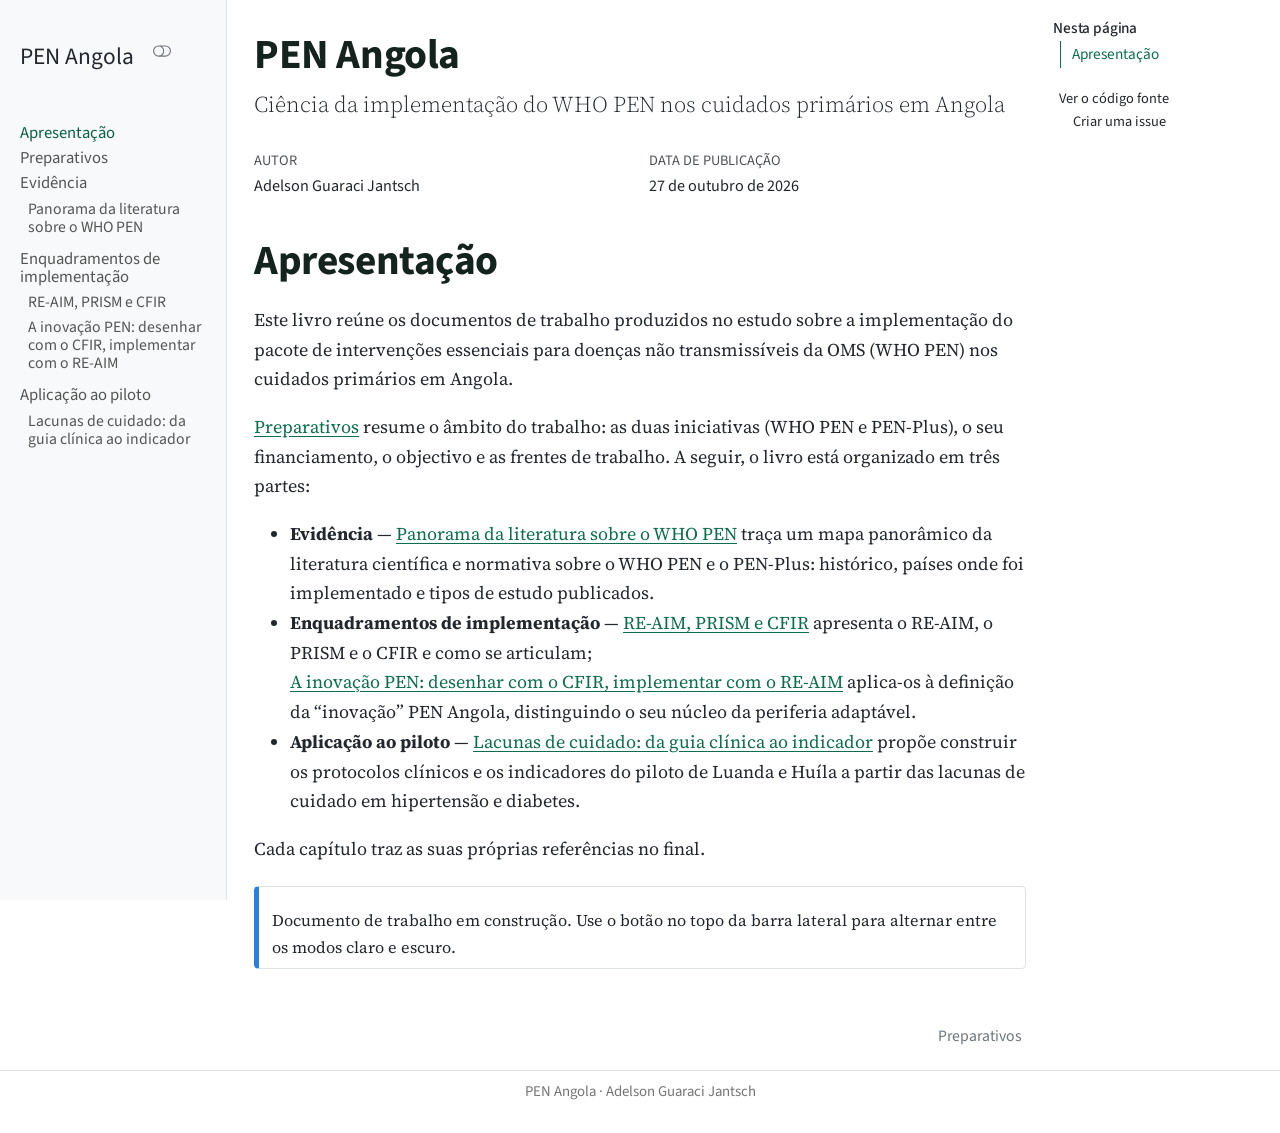
==== index.html @ 0142f99a "Built site for gh-pages" ====
<!DOCTYPE html>
<html xmlns="http://www.w3.org/1999/xhtml" lang="pt" xml:lang="pt"><head>

<meta charset="utf-8">
<meta name="generator" content="quarto-1.8.25">

<meta name="viewport" content="width=device-width, initial-scale=1.0, user-scalable=yes">

<meta name="author" content="Adelson Guaraci Jantsch">

<title>PEN Angola</title>
<style>
code{white-space: pre-wrap;}
span.smallcaps{font-variant: small-caps;}
div.columns{display: flex; gap: min(4vw, 1.5em);}
div.column{flex: auto; overflow-x: auto;}
div.hanging-indent{margin-left: 1.5em; text-indent: -1.5em;}
ul.task-list{list-style: none;}
ul.task-list li input[type="checkbox"] {
  width: 0.8em;
  margin: 0 0.8em 0.2em -1em; /* quarto-specific, see https://github.com/quarto-dev/quarto-cli/issues/4556 */ 
  vertical-align: middle;
}
</style>


<script src="site_libs/quarto-nav/quarto-nav.js"></script>
<script src="site_libs/quarto-nav/headroom.min.js"></script>
<script src="site_libs/clipboard/clipboard.min.js"></script>
<script src="site_libs/quarto-search/autocomplete.umd.js"></script>
<script src="site_libs/quarto-search/fuse.min.js"></script>
<script src="site_libs/quarto-search/quarto-search.js"></script>
<meta name="quarto:offset" content="./">
<link href="./preparativos.html" rel="next">
<script src="site_libs/quarto-html/quarto.js" type="module"></script>
<script src="site_libs/quarto-html/tabsets/tabsets.js" type="module"></script>
<script src="site_libs/quarto-html/axe/axe-check.js" type="module"></script>
<script src="site_libs/quarto-html/popper.min.js"></script>
<script src="site_libs/quarto-html/tippy.umd.min.js"></script>
<script src="site_libs/quarto-html/anchor.min.js"></script>
<link href="site_libs/quarto-html/tippy.css" rel="stylesheet">
<link href="site_libs/quarto-html/quarto-syntax-highlighting-d9f556602a4d0dbd54f48a35e9d6f275.css" rel="stylesheet" class="quarto-color-scheme" id="quarto-text-highlighting-styles">
<link href="site_libs/quarto-html/quarto-syntax-highlighting-dark-a410ac0594f3f60730e10a6a17a25e0c.css" rel="stylesheet" class="quarto-color-scheme quarto-color-alternate" id="quarto-text-highlighting-styles">
<link href="site_libs/quarto-html/quarto-syntax-highlighting-d9f556602a4d0dbd54f48a35e9d6f275.css" rel="stylesheet" class="quarto-color-scheme-extra" id="quarto-text-highlighting-styles">
<script src="site_libs/bootstrap/bootstrap.min.js"></script>
<link href="site_libs/bootstrap/bootstrap-icons.css" rel="stylesheet">
<link href="site_libs/bootstrap/bootstrap-f3f590792a013c26c791ed5cd282dcd7.min.css" rel="stylesheet" append-hash="true" class="quarto-color-scheme" id="quarto-bootstrap" data-mode="light">
<link href="site_libs/bootstrap/bootstrap-dark-d0087f48e57dff9c28440c842940506c.min.css" rel="stylesheet" append-hash="true" class="quarto-color-scheme quarto-color-alternate" id="quarto-bootstrap" data-mode="dark">
<link href="site_libs/bootstrap/bootstrap-f3f590792a013c26c791ed5cd282dcd7.min.css" rel="stylesheet" append-hash="true" class="quarto-color-scheme-extra" id="quarto-bootstrap" data-mode="light">
<script id="quarto-search-options" type="application/json">{
  "location": "sidebar",
  "copy-button": false,
  "collapse-after": 3,
  "panel-placement": "start",
  "type": "textbox",
  "limit": 50,
  "keyboard-shortcut": [
    "f",
    "/",
    "s"
  ],
  "show-item-context": false,
  "language": {
    "search-no-results-text": "Nenhum resultado",
    "search-matching-documents-text": "documentos correspondentes",
    "search-copy-link-title": "Copiar link para a busca",
    "search-hide-matches-text": "Esconder correspondências adicionais",
    "search-more-match-text": "mais correspondência neste documento",
    "search-more-matches-text": "mais correspondências neste documento",
    "search-clear-button-title": "Limpar",
    "search-text-placeholder": "",
    "search-detached-cancel-button-title": "Cancelar",
    "search-submit-button-title": "Enviar",
    "search-label": "Procurar"
  }
}</script>
<style>html{ scroll-behavior: smooth; }</style>


</head>

<body class="nav-sidebar docked quarto-light"><script id="quarto-html-before-body" type="application/javascript">
    const toggleBodyColorMode = (bsSheetEl) => {
      const mode = bsSheetEl.getAttribute("data-mode");
      const bodyEl = window.document.querySelector("body");
      if (mode === "dark") {
        bodyEl.classList.add("quarto-dark");
        bodyEl.classList.remove("quarto-light");
      } else {
        bodyEl.classList.add("quarto-light");
        bodyEl.classList.remove("quarto-dark");
      }
    }
    const toggleBodyColorPrimary = () => {
      const bsSheetEl = window.document.querySelector("link#quarto-bootstrap:not([rel=disabled-stylesheet])");
      if (bsSheetEl) {
        toggleBodyColorMode(bsSheetEl);
      }
    }
    const setColorSchemeToggle = (alternate) => {
      const toggles = window.document.querySelectorAll('.quarto-color-scheme-toggle');
      for (let i=0; i < toggles.length; i++) {
        const toggle = toggles[i];
        if (toggle) {
          if (alternate) {
            toggle.classList.add("alternate");
          } else {
            toggle.classList.remove("alternate");
          }
        }
      }
    };
    const toggleColorMode = (alternate) => {
      // Switch the stylesheets
      const primaryStylesheets = window.document.querySelectorAll('link.quarto-color-scheme:not(.quarto-color-alternate)');
      const alternateStylesheets = window.document.querySelectorAll('link.quarto-color-scheme.quarto-color-alternate');
      manageTransitions('#quarto-margin-sidebar .nav-link', false);
      if (alternate) {
        // note: dark is layered on light, we don't disable primary!
        enableStylesheet(alternateStylesheets);
        for (const sheetNode of alternateStylesheets) {
          if (sheetNode.id === "quarto-bootstrap") {
            toggleBodyColorMode(sheetNode);
          }
        }
      } else {
        disableStylesheet(alternateStylesheets);
        enableStylesheet(primaryStylesheets)
        toggleBodyColorPrimary();
      }
      manageTransitions('#quarto-margin-sidebar .nav-link', true);
      // Switch the toggles
      setColorSchemeToggle(alternate)
      // Hack to workaround the fact that safari doesn't
      // properly recolor the scrollbar when toggling (#1455)
      if (navigator.userAgent.indexOf('Safari') > 0 && navigator.userAgent.indexOf('Chrome') == -1) {
        manageTransitions("body", false);
        window.scrollTo(0, 1);
        setTimeout(() => {
          window.scrollTo(0, 0);
          manageTransitions("body", true);
        }, 40);
      }
    }
    const disableStylesheet = (stylesheets) => {
      for (let i=0; i < stylesheets.length; i++) {
        const stylesheet = stylesheets[i];
        stylesheet.rel = 'disabled-stylesheet';
      }
    }
    const enableStylesheet = (stylesheets) => {
      for (let i=0; i < stylesheets.length; i++) {
        const stylesheet = stylesheets[i];
        if(stylesheet.rel !== 'stylesheet') { // for Chrome, which will still FOUC without this check
          stylesheet.rel = 'stylesheet';
        }
      }
    }
    const manageTransitions = (selector, allowTransitions) => {
      const els = window.document.querySelectorAll(selector);
      for (let i=0; i < els.length; i++) {
        const el = els[i];
        if (allowTransitions) {
          el.classList.remove('notransition');
        } else {
          el.classList.add('notransition');
        }
      }
    }
    const isFileUrl = () => {
      return window.location.protocol === 'file:';
    }
    const hasAlternateSentinel = () => {
      let styleSentinel = getColorSchemeSentinel();
      if (styleSentinel !== null) {
        return styleSentinel === "alternate";
      } else {
        return false;
      }
    }
    const setStyleSentinel = (alternate) => {
      const value = alternate ? "alternate" : "default";
      if (!isFileUrl()) {
        window.localStorage.setItem("quarto-color-scheme", value);
      } else {
        localAlternateSentinel = value;
      }
    }
    const getColorSchemeSentinel = () => {
      if (!isFileUrl()) {
        const storageValue = window.localStorage.getItem("quarto-color-scheme");
        return storageValue != null ? storageValue : localAlternateSentinel;
      } else {
        return localAlternateSentinel;
      }
    }
    const toggleGiscusIfUsed = (isAlternate, darkModeDefault) => {
      const baseTheme = document.querySelector('#giscus-base-theme')?.value ?? 'light';
      const alternateTheme = document.querySelector('#giscus-alt-theme')?.value ?? 'dark';
      let newTheme = '';
      if(authorPrefersDark) {
        newTheme = isAlternate ? baseTheme : alternateTheme;
      } else {
        newTheme = isAlternate ? alternateTheme : baseTheme;
      }
      const changeGiscusTheme = () => {
        // From: https://github.com/giscus/giscus/issues/336
        const sendMessage = (message) => {
          const iframe = document.querySelector('iframe.giscus-frame');
          if (!iframe) return;
          iframe.contentWindow.postMessage({ giscus: message }, 'https://giscus.app');
        }
        sendMessage({
          setConfig: {
            theme: newTheme
          }
        });
      }
      const isGiscussLoaded = window.document.querySelector('iframe.giscus-frame') !== null;
      if (isGiscussLoaded) {
        changeGiscusTheme();
      }
    };
    const authorPrefersDark = false;
    const queryPrefersDark = window.matchMedia('(prefers-color-scheme: dark)');
    const darkModeDefault = queryPrefersDark.matches;
      document.querySelector('link#quarto-text-highlighting-styles.quarto-color-scheme-extra').rel = 'disabled-stylesheet';
      document.querySelector('link#quarto-bootstrap.quarto-color-scheme-extra').rel = 'disabled-stylesheet';
    let localAlternateSentinel = darkModeDefault ? 'alternate' : 'default';
    // Dark / light mode switch
    window.quartoToggleColorScheme = () => {
      // Read the current dark / light value
      let toAlternate = !hasAlternateSentinel();
      toggleColorMode(toAlternate);
      setStyleSentinel(toAlternate);
      toggleGiscusIfUsed(toAlternate, darkModeDefault);
      window.dispatchEvent(new Event('resize'));
    };
    queryPrefersDark.addEventListener("change", e => {
      if(window.localStorage.getItem("quarto-color-scheme") !== null)
        return;
      const alternate = e.matches
      toggleColorMode(alternate);
      localAlternateSentinel = e.matches ? 'alternate' : 'default'; // this is used alongside local storage!
      toggleGiscusIfUsed(alternate, darkModeDefault);
    });
    // Switch to dark mode if need be
    if (hasAlternateSentinel()) {
      toggleColorMode(true);
    } else {
      toggleColorMode(false);
    }
  </script>

<div id="quarto-search-results"></div>
  <header id="quarto-header" class="headroom fixed-top">
  <nav class="quarto-secondary-nav">
    <div class="container-fluid d-flex">
      <button type="button" class="quarto-btn-toggle btn" data-bs-toggle="collapse" role="button" data-bs-target=".quarto-sidebar-collapse-item" aria-controls="quarto-sidebar" aria-expanded="false" aria-label="Alternar barra lateral" onclick="if (window.quartoToggleHeadroom) { window.quartoToggleHeadroom(); }">
        <i class="bi bi-layout-text-sidebar-reverse"></i>
      </button>
        <nav class="quarto-page-breadcrumbs" aria-label="breadcrumb"><ol class="breadcrumb"><li class="breadcrumb-item"><a href="./index.html">Apresentação</a></li></ol></nav>
        <a class="flex-grow-1" role="navigation" data-bs-toggle="collapse" data-bs-target=".quarto-sidebar-collapse-item" aria-controls="quarto-sidebar" aria-expanded="false" aria-label="Alternar barra lateral" onclick="if (window.quartoToggleHeadroom) { window.quartoToggleHeadroom(); }">      
        </a>
      <button type="button" class="btn quarto-search-button" aria-label="Procurar" onclick="window.quartoOpenSearch();">
        <i class="bi bi-search"></i>
      </button>
    </div>
  </nav>
</header>
<!-- content -->
<div id="quarto-content" class="quarto-container page-columns page-rows-contents page-layout-article">
<!-- sidebar -->
  <nav id="quarto-sidebar" class="sidebar collapse collapse-horizontal quarto-sidebar-collapse-item sidebar-navigation docked overflow-auto">
    <div class="pt-lg-2 mt-2 text-left sidebar-header sidebar-header-stacked">
      <a href="./index.html" class="sidebar-logo-link">
      </a>
    <div class="sidebar-title mb-0 py-0">
      <a href="./">PEN Angola</a> 
        <div class="sidebar-tools-main">
    <a href="https://github.com/filustrias/PEN_Angola" title="Código fonte" class="quarto-navigation-tool px-1" aria-label="Código fonte"><i class="bi bi-github"></i></a>
  <a href="" class="quarto-color-scheme-toggle quarto-navigation-tool  px-1" onclick="window.quartoToggleColorScheme(); return false;" title="Alternar modo escuro"><i class="bi"></i></a>
</div>
    </div>
      </div>
        <div class="mt-2 flex-shrink-0 align-items-center">
        <div class="sidebar-search">
        <div id="quarto-search" class="" title="Procurar"></div>
        </div>
        </div>
    <div class="sidebar-menu-container"> 
    <ul class="list-unstyled mt-1">
        <li class="sidebar-item">
  <div class="sidebar-item-container"> 
  <a href="./index.html" class="sidebar-item-text sidebar-link active">
 <span class="menu-text">Apresentação</span></a>
  </div>
</li>
        <li class="sidebar-item">
  <div class="sidebar-item-container"> 
  <a href="./preparativos.html" class="sidebar-item-text sidebar-link"><span class="chapter-title">Preparativos</span></a>
  </div>
</li>
        <li class="sidebar-item sidebar-item-section">
      <div class="sidebar-item-container"> 
            <a class="sidebar-item-text sidebar-link text-start" data-bs-toggle="collapse" data-bs-target="#quarto-sidebar-section-1" role="navigation" aria-expanded="true">
 <span class="menu-text">Evidência</span></a>
          <a class="sidebar-item-toggle text-start" data-bs-toggle="collapse" data-bs-target="#quarto-sidebar-section-1" role="navigation" aria-expanded="true" aria-label="Alternar seção">
            <i class="bi bi-chevron-right ms-2"></i>
          </a> 
      </div>
      <ul id="quarto-sidebar-section-1" class="collapse list-unstyled sidebar-section depth1 show">  
          <li class="sidebar-item">
  <div class="sidebar-item-container"> 
  <a href="./panorama-literatura-pen.html" class="sidebar-item-text sidebar-link"><span class="chapter-title">Panorama da literatura sobre o WHO PEN</span></a>
  </div>
</li>
      </ul>
  </li>
        <li class="sidebar-item sidebar-item-section">
      <div class="sidebar-item-container"> 
            <a class="sidebar-item-text sidebar-link text-start" data-bs-toggle="collapse" data-bs-target="#quarto-sidebar-section-2" role="navigation" aria-expanded="true">
 <span class="menu-text">Enquadramentos de implementação</span></a>
          <a class="sidebar-item-toggle text-start" data-bs-toggle="collapse" data-bs-target="#quarto-sidebar-section-2" role="navigation" aria-expanded="true" aria-label="Alternar seção">
            <i class="bi bi-chevron-right ms-2"></i>
          </a> 
      </div>
      <ul id="quarto-sidebar-section-2" class="collapse list-unstyled sidebar-section depth1 show">  
          <li class="sidebar-item">
  <div class="sidebar-item-container"> 
  <a href="./reaim-prism-cfir-pen-angola.html" class="sidebar-item-text sidebar-link"><span class="chapter-title">RE-AIM, PRISM e CFIR</span></a>
  </div>
</li>
          <li class="sidebar-item">
  <div class="sidebar-item-container"> 
  <a href="./cfir-reaim-desenho-pen.html" class="sidebar-item-text sidebar-link"><span class="chapter-title">A inovação PEN: desenhar com o CFIR, implementar com o RE-AIM</span></a>
  </div>
</li>
      </ul>
  </li>
        <li class="sidebar-item sidebar-item-section">
      <div class="sidebar-item-container"> 
            <a class="sidebar-item-text sidebar-link text-start" data-bs-toggle="collapse" data-bs-target="#quarto-sidebar-section-3" role="navigation" aria-expanded="true">
 <span class="menu-text">Aplicação ao piloto</span></a>
          <a class="sidebar-item-toggle text-start" data-bs-toggle="collapse" data-bs-target="#quarto-sidebar-section-3" role="navigation" aria-expanded="true" aria-label="Alternar seção">
            <i class="bi bi-chevron-right ms-2"></i>
          </a> 
      </div>
      <ul id="quarto-sidebar-section-3" class="collapse list-unstyled sidebar-section depth1 show">  
          <li class="sidebar-item">
  <div class="sidebar-item-container"> 
  <a href="./lacunas-de-cuidado-pen-angola.html" class="sidebar-item-text sidebar-link"><span class="chapter-title">Lacunas de cuidado: da guia clínica ao indicador</span></a>
  </div>
</li>
      </ul>
  </li>
    </ul>
    </div>
</nav>
<div id="quarto-sidebar-glass" class="quarto-sidebar-collapse-item" data-bs-toggle="collapse" data-bs-target=".quarto-sidebar-collapse-item"></div>
<!-- margin-sidebar -->
    <div id="quarto-margin-sidebar" class="sidebar margin-sidebar">
        <nav id="TOC" role="doc-toc" class="toc-active">
    <h2 id="toc-title">Nesta página</h2>
   
  <ul>
  <li><a href="#apresentação" id="toc-apresentação" class="nav-link active" data-scroll-target="#apresentação">Apresentação</a></li>
  </ul>
<div class="toc-actions"><ul><li><a href="https://github.com/filustrias/PEN_Angola/blob/main/index.qmd" class="toc-action"><i class="bi bi-github"></i>Ver o código fonte</a></li><li><a href="https://github.com/filustrias/PEN_Angola/issues/new" class="toc-action"><i class="bi empty"></i>Criar uma issue</a></li></ul></div></nav>
    </div>
<!-- main -->
<main class="content" id="quarto-document-content">


<header id="title-block-header" class="quarto-title-block default">
<div class="quarto-title">
<h1 class="title">PEN Angola</h1>
<p class="subtitle lead">Ciência da implementação do WHO PEN nos cuidados primários em Angola</p>
</div>



<div class="quarto-title-meta">

    <div>
    <div class="quarto-title-meta-heading">Autor</div>
    <div class="quarto-title-meta-contents">
             <p>Adelson Guaraci Jantsch </p>
          </div>
  </div>
    
    <div>
    <div class="quarto-title-meta-heading">Data de Publicação</div>
    <div class="quarto-title-meta-contents">
      <p class="date">27 de outubro de 2026</p>
    </div>
  </div>
  
    
  </div>
  


</header>


<section id="apresentação" class="level1 unnumbered">
<h1 class="unnumbered">Apresentação</h1>
<p>Este livro reúne os documentos de trabalho produzidos no estudo sobre a implementação do pacote de intervenções essenciais para doenças não transmissíveis da OMS (WHO PEN) nos cuidados primários em Angola.</p>
<p><a href="preparativos.html" class="quarto-xref"><span>Preparativos</span></a> resume o âmbito do trabalho: as duas iniciativas (WHO PEN e PEN-Plus), o seu financiamento, o objectivo e as frentes de trabalho. A seguir, o livro está organizado em três partes:</p>
<ul>
<li><strong>Evidência</strong> — <a href="panorama-literatura-pen.html" class="quarto-xref"><span>Panorama da literatura sobre o WHO PEN</span></a> traça um mapa panorâmico da literatura científica e normativa sobre o WHO PEN e o PEN-Plus: histórico, países onde foi implementado e tipos de estudo publicados.</li>
<li><strong>Enquadramentos de implementação</strong> — <a href="reaim-prism-cfir-pen-angola.html" class="quarto-xref"><span>RE-AIM, PRISM e CFIR</span></a> apresenta o RE-AIM, o PRISM e o CFIR e como se articulam; <a href="cfir-reaim-desenho-pen.html" class="quarto-xref"><span>A inovação PEN: desenhar com o CFIR, implementar com o RE-AIM</span></a> aplica-os à definição da “inovação” PEN Angola, distinguindo o seu núcleo da periferia adaptável.</li>
<li><strong>Aplicação ao piloto</strong> — <a href="lacunas-de-cuidado-pen-angola.html" class="quarto-xref"><span>Lacunas de cuidado: da guia clínica ao indicador</span></a> propõe construir os protocolos clínicos e os indicadores do piloto de Luanda e Huíla a partir das lacunas de cuidado em hipertensão e diabetes.</li>
</ul>
<p>Cada capítulo traz as suas próprias referências no final.</p>
<div class="callout callout-style-simple callout-note no-icon">
<div class="callout-body d-flex">
<div class="callout-icon-container">
<i class="callout-icon no-icon"></i>
</div>
<div class="callout-body-container">
<p>Documento de trabalho em construção. Use o botão no topo da barra lateral para alternar entre os modos claro e escuro.</p>
</div>
</div>
</div>


</section>

</main> <!-- /main -->
<script id="quarto-html-after-body" type="application/javascript">
  window.document.addEventListener("DOMContentLoaded", function (event) {
    // Ensure there is a toggle, if there isn't float one in the top right
    if (window.document.querySelector('.quarto-color-scheme-toggle') === null) {
      const a = window.document.createElement('a');
      a.classList.add('top-right');
      a.classList.add('quarto-color-scheme-toggle');
      a.href = "";
      a.onclick = function() { try { window.quartoToggleColorScheme(); } catch {} return false; };
      const i = window.document.createElement("i");
      i.classList.add('bi');
      a.appendChild(i);
      window.document.body.appendChild(a);
    }
    setColorSchemeToggle(hasAlternateSentinel())
    const icon = "";
    const anchorJS = new window.AnchorJS();
    anchorJS.options = {
      placement: 'right',
      icon: icon
    };
    anchorJS.add('.anchored');
    const isCodeAnnotation = (el) => {
      for (const clz of el.classList) {
        if (clz.startsWith('code-annotation-')) {                     
          return true;
        }
      }
      return false;
    }
    const onCopySuccess = function(e) {
      // button target
      const button = e.trigger;
      // don't keep focus
      button.blur();
      // flash "checked"
      button.classList.add('code-copy-button-checked');
      var currentTitle = button.getAttribute("title");
      button.setAttribute("title", "Copiada");
      let tooltip;
      if (window.bootstrap) {
        button.setAttribute("data-bs-toggle", "tooltip");
        button.setAttribute("data-bs-placement", "left");
        button.setAttribute("data-bs-title", "Copiada");
        tooltip = new bootstrap.Tooltip(button, 
          { trigger: "manual", 
            customClass: "code-copy-button-tooltip",
            offset: [0, -8]});
        tooltip.show();    
      }
      setTimeout(function() {
        if (tooltip) {
          tooltip.hide();
          button.removeAttribute("data-bs-title");
          button.removeAttribute("data-bs-toggle");
          button.removeAttribute("data-bs-placement");
        }
        button.setAttribute("title", currentTitle);
        button.classList.remove('code-copy-button-checked');
      }, 1000);
      // clear code selection
      e.clearSelection();
    }
    const getTextToCopy = function(trigger) {
      const outerScaffold = trigger.parentElement.cloneNode(true);
      const codeEl = outerScaffold.querySelector('code');
      for (const childEl of codeEl.children) {
        if (isCodeAnnotation(childEl)) {
          childEl.remove();
        }
      }
      return codeEl.innerText;
    }
    const clipboard = new window.ClipboardJS('.code-copy-button:not([data-in-quarto-modal])', {
      text: getTextToCopy
    });
    clipboard.on('success', onCopySuccess);
    if (window.document.getElementById('quarto-embedded-source-code-modal')) {
      const clipboardModal = new window.ClipboardJS('.code-copy-button[data-in-quarto-modal]', {
        text: getTextToCopy,
        container: window.document.getElementById('quarto-embedded-source-code-modal')
      });
      clipboardModal.on('success', onCopySuccess);
    }
      var localhostRegex = new RegExp(/^(?:http|https):\/\/localhost\:?[0-9]*\//);
      var mailtoRegex = new RegExp(/^mailto:/);
        var filterRegex = new RegExp("https:\/\/filustrias\.github\.io\/PEN_Angola\/");
      var isInternal = (href) => {
          return filterRegex.test(href) || localhostRegex.test(href) || mailtoRegex.test(href);
      }
      // Inspect non-navigation links and adorn them if external
     var links = window.document.querySelectorAll('a[href]:not(.nav-link):not(.navbar-brand):not(.toc-action):not(.sidebar-link):not(.sidebar-item-toggle):not(.pagination-link):not(.no-external):not([aria-hidden]):not(.dropdown-item):not(.quarto-navigation-tool):not(.about-link)');
      for (var i=0; i<links.length; i++) {
        const link = links[i];
        if (!isInternal(link.href)) {
          // undo the damage that might have been done by quarto-nav.js in the case of
          // links that we want to consider external
          if (link.dataset.originalHref !== undefined) {
            link.href = link.dataset.originalHref;
          }
        }
      }
    function tippyHover(el, contentFn, onTriggerFn, onUntriggerFn) {
      const config = {
        allowHTML: true,
        maxWidth: 500,
        delay: 100,
        arrow: false,
        appendTo: function(el) {
            return el.parentElement;
        },
        interactive: true,
        interactiveBorder: 10,
        theme: 'quarto',
        placement: 'bottom-start',
      };
      if (contentFn) {
        config.content = contentFn;
      }
      if (onTriggerFn) {
        config.onTrigger = onTriggerFn;
      }
      if (onUntriggerFn) {
        config.onUntrigger = onUntriggerFn;
      }
      window.tippy(el, config); 
    }
        let selectedAnnoteEl;
        const selectorForAnnotation = ( cell, annotation) => {
          let cellAttr = 'data-code-cell="' + cell + '"';
          let lineAttr = 'data-code-annotation="' +  annotation + '"';
          const selector = 'span[' + cellAttr + '][' + lineAttr + ']';
          return selector;
        }
        const selectCodeLines = (annoteEl) => {
          const doc = window.document;
          const targetCell = annoteEl.getAttribute("data-target-cell");
          const targetAnnotation = annoteEl.getAttribute("data-target-annotation");
          const annoteSpan = window.document.querySelector(selectorForAnnotation(targetCell, targetAnnotation));
          const lines = annoteSpan.getAttribute("data-code-lines").split(",");
          const lineIds = lines.map((line) => {
            return targetCell + "-" + line;
          })
          let top = null;
          let height = null;
          let parent = null;
          if (lineIds.length > 0) {
              //compute the position of the single el (top and bottom and make a div)
              const el = window.document.getElementById(lineIds[0]);
              top = el.offsetTop;
              height = el.offsetHeight;
              parent = el.parentElement.parentElement;
            if (lineIds.length > 1) {
              const lastEl = window.document.getElementById(lineIds[lineIds.length - 1]);
              const bottom = lastEl.offsetTop + lastEl.offsetHeight;
              height = bottom - top;
            }
            if (top !== null && height !== null && parent !== null) {
              // cook up a div (if necessary) and position it 
              let div = window.document.getElementById("code-annotation-line-highlight");
              if (div === null) {
                div = window.document.createElement("div");
                div.setAttribute("id", "code-annotation-line-highlight");
                div.style.position = 'absolute';
                parent.appendChild(div);
              }
              div.style.top = top - 2 + "px";
              div.style.height = height + 4 + "px";
              div.style.left = 0;
              let gutterDiv = window.document.getElementById("code-annotation-line-highlight-gutter");
              if (gutterDiv === null) {
                gutterDiv = window.document.createElement("div");
                gutterDiv.setAttribute("id", "code-annotation-line-highlight-gutter");
                gutterDiv.style.position = 'absolute';
                const codeCell = window.document.getElementById(targetCell);
                const gutter = codeCell.querySelector('.code-annotation-gutter');
                gutter.appendChild(gutterDiv);
              }
              gutterDiv.style.top = top - 2 + "px";
              gutterDiv.style.height = height + 4 + "px";
            }
            selectedAnnoteEl = annoteEl;
          }
        };
        const unselectCodeLines = () => {
          const elementsIds = ["code-annotation-line-highlight", "code-annotation-line-highlight-gutter"];
          elementsIds.forEach((elId) => {
            const div = window.document.getElementById(elId);
            if (div) {
              div.remove();
            }
          });
          selectedAnnoteEl = undefined;
        };
          // Handle positioning of the toggle
      window.addEventListener(
        "resize",
        throttle(() => {
          elRect = undefined;
          if (selectedAnnoteEl) {
            selectCodeLines(selectedAnnoteEl);
          }
        }, 10)
      );
      function throttle(fn, ms) {
      let throttle = false;
      let timer;
        return (...args) => {
          if(!throttle) { // first call gets through
              fn.apply(this, args);
              throttle = true;
          } else { // all the others get throttled
              if(timer) clearTimeout(timer); // cancel #2
              timer = setTimeout(() => {
                fn.apply(this, args);
                timer = throttle = false;
              }, ms);
          }
        };
      }
        // Attach click handler to the DT
        const annoteDls = window.document.querySelectorAll('dt[data-target-cell]');
        for (const annoteDlNode of annoteDls) {
          annoteDlNode.addEventListener('click', (event) => {
            const clickedEl = event.target;
            if (clickedEl !== selectedAnnoteEl) {
              unselectCodeLines();
              const activeEl = window.document.querySelector('dt[data-target-cell].code-annotation-active');
              if (activeEl) {
                activeEl.classList.remove('code-annotation-active');
              }
              selectCodeLines(clickedEl);
              clickedEl.classList.add('code-annotation-active');
            } else {
              // Unselect the line
              unselectCodeLines();
              clickedEl.classList.remove('code-annotation-active');
            }
          });
        }
  });
  </script>
<nav class="page-navigation">
  <div class="nav-page nav-page-previous">
  </div>
  <div class="nav-page nav-page-next">
      <a href="./preparativos.html" class="pagination-link" aria-label="Preparativos">
        <span class="nav-page-text"><span class="chapter-title">Preparativos</span></span> <i class="bi bi-arrow-right-short"></i>
      </a>
  </div>
</nav>
</div> <!-- /content -->
<footer class="footer">
  <div class="nav-footer">
    <div class="nav-footer-left">
      &nbsp;
    </div>   
    <div class="nav-footer-center">
<p>PEN Angola · Adelson Guaraci Jantsch</p>
<div class="toc-actions d-sm-block d-md-none"><ul><li><a href="https://github.com/filustrias/PEN_Angola/blob/main/index.qmd" class="toc-action"><i class="bi bi-github"></i>Ver o código fonte</a></li><li><a href="https://github.com/filustrias/PEN_Angola/issues/new" class="toc-action"><i class="bi empty"></i>Criar uma issue</a></li></ul></div></div>
    <div class="nav-footer-right">
      &nbsp;
    </div>
  </div>
</footer>




<script src="site_libs/quarto-html/zenscroll-min.js"></script>
</body></html>
---- site_libs/quarto-html/tippy.css ----
.tippy-box[data-animation=fade][data-state=hidden]{opacity:0}[data-tippy-root]{max-width:calc(100vw - 10px)}.tippy-box{position:relative;background-color:#333;color:#fff;border-radius:4px;font-size:14px;line-height:1.4;white-space:normal;outline:0;transition-property:transform,visibility,opacity}.tippy-box[data-placement^=top]>.tippy-arrow{bottom:0}.tippy-box[data-placement^=top]>.tippy-arrow:before{bottom:-7px;left:0;border-width:8px 8px 0;border-top-color:initial;transform-origin:center top}.tippy-box[data-placement^=bottom]>.tippy-arrow{top:0}.tippy-box[data-placement^=bottom]>.tippy-arrow:before{top:-7px;left:0;border-width:0 8px 8px;border-bottom-color:initial;transform-origin:center bottom}.tippy-box[data-placement^=left]>.tippy-arrow{right:0}.tippy-box[data-placement^=left]>.tippy-arrow:before{border-width:8px 0 8px 8px;border-left-color:initial;right:-7px;transform-origin:center left}.tippy-box[data-placement^=right]>.tippy-arrow{left:0}.tippy-box[data-placement^=right]>.tippy-arrow:before{left:-7px;border-width:8px 8px 8px 0;border-right-color:initial;transform-origin:center right}.tippy-box[data-inertia][data-state=visible]{transition-timing-function:cubic-bezier(.54,1.5,.38,1.11)}.tippy-arrow{width:16px;height:16px;color:#333}.tippy-arrow:before{content:"";position:absolute;border-color:transparent;border-style:solid}.tippy-content{position:relative;padding:5px 9px;z-index:1}
---- site_libs/quarto-html/quarto-syntax-highlighting-d9f556602a4d0dbd54f48a35e9d6f275.css ----
/* quarto syntax highlight colors */
:root {
  --quarto-hl-ot-color: #003B4F;
  --quarto-hl-at-color: #657422;
  --quarto-hl-ss-color: #20794D;
  --quarto-hl-an-color: #5E5E5E;
  --quarto-hl-fu-color: #4758AB;
  --quarto-hl-st-color: #20794D;
  --quarto-hl-cf-color: #003B4F;
  --quarto-hl-op-color: #5E5E5E;
  --quarto-hl-er-color: #AD0000;
  --quarto-hl-bn-color: #AD0000;
  --quarto-hl-al-color: #AD0000;
  --quarto-hl-va-color: #111111;
  --quarto-hl-bu-color: inherit;
  --quarto-hl-ex-color: inherit;
  --quarto-hl-pp-color: #AD0000;
  --quarto-hl-in-color: #5E5E5E;
  --quarto-hl-vs-color: #20794D;
  --quarto-hl-wa-color: #5E5E5E;
  --quarto-hl-do-color: #5E5E5E;
  --quarto-hl-im-color: #00769E;
  --quarto-hl-ch-color: #20794D;
  --quarto-hl-dt-color: #AD0000;
  --quarto-hl-fl-color: #AD0000;
  --quarto-hl-co-color: #5E5E5E;
  --quarto-hl-cv-color: #5E5E5E;
  --quarto-hl-cn-color: #8f5902;
  --quarto-hl-sc-color: #5E5E5E;
  --quarto-hl-dv-color: #AD0000;
  --quarto-hl-kw-color: #003B4F;
}

/* other quarto variables */
:root {
  --quarto-font-monospace: "JetBrains Mono", Consolas, monospace;
}

/* syntax highlight based on Pandoc's rules */
pre > code.sourceCode > span {
  color: #003B4F;
}

code.sourceCode > span {
  color: #003B4F;
}

div.sourceCode,
div.sourceCode pre.sourceCode {
  color: #003B4F;
}

/* Normal */
code span {
  color: #003B4F;
}

/* Alert */
code span.al {
  color: #AD0000;
  font-style: inherit;
}

/* Annotation */
code span.an {
  color: #5E5E5E;
  font-style: inherit;
}

/* Attribute */
code span.at {
  color: #657422;
  font-style: inherit;
}

/* BaseN */
code span.bn {
  color: #AD0000;
  font-style: inherit;
}

/* BuiltIn */
code span.bu {
  font-style: inherit;
}

/* ControlFlow */
code span.cf {
  color: #003B4F;
  font-weight: bold;
  font-style: inherit;
}

/* Char */
code span.ch {
  color: #20794D;
  font-style: inherit;
}

/* Constant */
code span.cn {
  color: #8f5902;
  font-style: inherit;
}

/* Comment */
code span.co {
  color: #5E5E5E;
  font-style: inherit;
}

/* CommentVar */
code span.cv {
  color: #5E5E5E;
  font-style: italic;
}

/* Documentation */
code span.do {
  color: #5E5E5E;
  font-style: italic;
}

/* DataType */
code span.dt {
  color: #AD0000;
  font-style: inherit;
}

/* DecVal */
code span.dv {
  color: #AD0000;
  font-style: inherit;
}

/* Error */
code span.er {
  color: #AD0000;
  font-style: inherit;
}

/* Extension */
code span.ex {
  font-style: inherit;
}

/* Float */
code span.fl {
  color: #AD0000;
  font-style: inherit;
}

/* Function */
code span.fu {
  color: #4758AB;
  font-style: inherit;
}

/* Import */
code span.im {
  color: #00769E;
  font-style: inherit;
}

/* Information */
code span.in {
  color: #5E5E5E;
  font-style: inherit;
}

/* Keyword */
code span.kw {
  color: #003B4F;
  font-weight: bold;
  font-style: inherit;
}

/* Operator */
code span.op {
  color: #5E5E5E;
  font-style: inherit;
}

/* Other */
code span.ot {
  color: #003B4F;
  font-style: inherit;
}

/* Preprocessor */
code span.pp {
  color: #AD0000;
  font-style: inherit;
}

/* SpecialChar */
code span.sc {
  color: #5E5E5E;
  font-style: inherit;
}

/* SpecialString */
code span.ss {
  color: #20794D;
  font-style: inherit;
}

/* String */
code span.st {
  color: #20794D;
  font-style: inherit;
}

/* Variable */
code span.va {
  color: #111111;
  font-style: inherit;
}

/* VerbatimString */
code span.vs {
  color: #20794D;
  font-style: inherit;
}

/* Warning */
code span.wa {
  color: #5E5E5E;
  font-style: italic;
}

.prevent-inlining {
  content: "</";
}

/*# sourceMappingURL=cb6d29c6a8f236dd64354bd6ae43c6a5.css.map */
---- site_libs/quarto-html/quarto-syntax-highlighting-dark-a410ac0594f3f60730e10a6a17a25e0c.css ----
/* quarto syntax highlight colors */
:root {
  --quarto-hl-al-color: #f07178;
  --quarto-hl-an-color: #d4d0ab;
  --quarto-hl-at-color: #00e0e0;
  --quarto-hl-bn-color: #d4d0ab;
  --quarto-hl-bu-color: #abe338;
  --quarto-hl-ch-color: #abe338;
  --quarto-hl-co-color: #f8f8f2;
  --quarto-hl-cv-color: #ffd700;
  --quarto-hl-cn-color: #ffd700;
  --quarto-hl-cf-color: #ffa07a;
  --quarto-hl-dt-color: #ffa07a;
  --quarto-hl-dv-color: #d4d0ab;
  --quarto-hl-do-color: #f8f8f2;
  --quarto-hl-er-color: #f07178;
  --quarto-hl-ex-color: #00e0e0;
  --quarto-hl-fl-color: #d4d0ab;
  --quarto-hl-fu-color: #ffa07a;
  --quarto-hl-im-color: #abe338;
  --quarto-hl-in-color: #d4d0ab;
  --quarto-hl-kw-color: #ffa07a;
  --quarto-hl-op-color: #ffa07a;
  --quarto-hl-ot-color: #00e0e0;
  --quarto-hl-pp-color: #dcc6e0;
  --quarto-hl-re-color: #00e0e0;
  --quarto-hl-sc-color: #abe338;
  --quarto-hl-ss-color: #abe338;
  --quarto-hl-st-color: #abe338;
  --quarto-hl-va-color: #00e0e0;
  --quarto-hl-vs-color: #abe338;
  --quarto-hl-wa-color: #dcc6e0;
}

/* other quarto variables */
:root {
  --quarto-font-monospace: "JetBrains Mono", Consolas, monospace;
}

/* syntax highlight based on Pandoc's rules */
pre > code.sourceCode > span {
  color: #f8f8f2;
}

code.sourceCode > span {
  color: #f8f8f2;
}

div.sourceCode,
div.sourceCode pre.sourceCode {
  color: #f8f8f2;
}

/* Normal */
code span {
  color: #f8f8f2;
}

/* Alert */
code span.al {
  color: #f07178;
}

/* Annotation */
code span.an {
  color: #d4d0ab;
}

/* Attribute */
code span.at {
  color: #00e0e0;
}

/* BaseN */
code span.bn {
  color: #d4d0ab;
}

/* BuiltIn */
code span.bu {
  color: #abe338;
}

/* ControlFlow */
code span.cf {
  font-weight: bold;
  color: #ffa07a;
}

/* Char */
code span.ch {
  color: #abe338;
}

/* Constant */
code span.cn {
  color: #ffd700;
}

/* Comment */
code span.co {
  font-style: italic;
  color: #f8f8f2;
}

/* CommentVar */
code span.cv {
  color: #ffd700;
}

/* Documentation */
code span.do {
  color: #f8f8f2;
}

/* DataType */
code span.dt {
  color: #ffa07a;
}

/* DecVal */
code span.dv {
  color: #d4d0ab;
}

/* Error */
code span.er {
  color: #f07178;
  text-decoration: underline;
}

/* Extension */
code span.ex {
  font-weight: bold;
  color: #00e0e0;
}

/* Float */
code span.fl {
  color: #d4d0ab;
}

/* Function */
code span.fu {
  color: #ffa07a;
}

/* Import */
code span.im {
  color: #abe338;
}

/* Information */
code span.in {
  color: #d4d0ab;
}

/* Keyword */
code span.kw {
  font-weight: bold;
  color: #ffa07a;
}

/* Operator */
code span.op {
  color: #ffa07a;
}

/* Other */
code span.ot {
  color: #00e0e0;
}

/* Preprocessor */
code span.pp {
  color: #dcc6e0;
}

/* RegionMarker */
code span.re {
  background-color: #f8f8f2;
  color: #00e0e0;
}

/* SpecialChar */
code span.sc {
  color: #abe338;
}

/* SpecialString */
code span.ss {
  color: #abe338;
}

/* String */
code span.st {
  color: #abe338;
}

/* Variable */
code span.va {
  color: #00e0e0;
}

/* VerbatimString */
code span.vs {
  color: #abe338;
}

/* Warning */
code span.wa {
  color: #dcc6e0;
}

.prevent-inlining {
  content: "</";
}

/*# sourceMappingURL=fa86b363101770d3242b98c58854be9b.css.map */
---- site_libs/quarto-html/quarto-syntax-highlighting-d9f556602a4d0dbd54f48a35e9d6f275.css ----
/* quarto syntax highlight colors */
:root {
  --quarto-hl-ot-color: #003B4F;
  --quarto-hl-at-color: #657422;
  --quarto-hl-ss-color: #20794D;
  --quarto-hl-an-color: #5E5E5E;
  --quarto-hl-fu-color: #4758AB;
  --quarto-hl-st-color: #20794D;
  --quarto-hl-cf-color: #003B4F;
  --quarto-hl-op-color: #5E5E5E;
  --quarto-hl-er-color: #AD0000;
  --quarto-hl-bn-color: #AD0000;
  --quarto-hl-al-color: #AD0000;
  --quarto-hl-va-color: #111111;
  --quarto-hl-bu-color: inherit;
  --quarto-hl-ex-color: inherit;
  --quarto-hl-pp-color: #AD0000;
  --quarto-hl-in-color: #5E5E5E;
  --quarto-hl-vs-color: #20794D;
  --quarto-hl-wa-color: #5E5E5E;
  --quarto-hl-do-color: #5E5E5E;
  --quarto-hl-im-color: #00769E;
  --quarto-hl-ch-color: #20794D;
  --quarto-hl-dt-color: #AD0000;
  --quarto-hl-fl-color: #AD0000;
  --quarto-hl-co-color: #5E5E5E;
  --quarto-hl-cv-color: #5E5E5E;
  --quarto-hl-cn-color: #8f5902;
  --quarto-hl-sc-color: #5E5E5E;
  --quarto-hl-dv-color: #AD0000;
  --quarto-hl-kw-color: #003B4F;
}

/* other quarto variables */
:root {
  --quarto-font-monospace: "JetBrains Mono", Consolas, monospace;
}

/* syntax highlight based on Pandoc's rules */
pre > code.sourceCode > span {
  color: #003B4F;
}

code.sourceCode > span {
  color: #003B4F;
}

div.sourceCode,
div.sourceCode pre.sourceCode {
  color: #003B4F;
}

/* Normal */
code span {
  color: #003B4F;
}

/* Alert */
code span.al {
  color: #AD0000;
  font-style: inherit;
}

/* Annotation */
code span.an {
  color: #5E5E5E;
  font-style: inherit;
}

/* Attribute */
code span.at {
  color: #657422;
  font-style: inherit;
}

/* BaseN */
code span.bn {
  color: #AD0000;
  font-style: inherit;
}

/* BuiltIn */
code span.bu {
  font-style: inherit;
}

/* ControlFlow */
code span.cf {
  color: #003B4F;
  font-weight: bold;
  font-style: inherit;
}

/* Char */
code span.ch {
  color: #20794D;
  font-style: inherit;
}

/* Constant */
code span.cn {
  color: #8f5902;
  font-style: inherit;
}

/* Comment */
code span.co {
  color: #5E5E5E;
  font-style: inherit;
}

/* CommentVar */
code span.cv {
  color: #5E5E5E;
  font-style: italic;
}

/* Documentation */
code span.do {
  color: #5E5E5E;
  font-style: italic;
}

/* DataType */
code span.dt {
  color: #AD0000;
  font-style: inherit;
}

/* DecVal */
code span.dv {
  color: #AD0000;
  font-style: inherit;
}

/* Error */
code span.er {
  color: #AD0000;
  font-style: inherit;
}

/* Extension */
code span.ex {
  font-style: inherit;
}

/* Float */
code span.fl {
  color: #AD0000;
  font-style: inherit;
}

/* Function */
code span.fu {
  color: #4758AB;
  font-style: inherit;
}

/* Import */
code span.im {
  color: #00769E;
  font-style: inherit;
}

/* Information */
code span.in {
  color: #5E5E5E;
  font-style: inherit;
}

/* Keyword */
code span.kw {
  color: #003B4F;
  font-weight: bold;
  font-style: inherit;
}

/* Operator */
code span.op {
  color: #5E5E5E;
  font-style: inherit;
}

/* Other */
code span.ot {
  color: #003B4F;
  font-style: inherit;
}

/* Preprocessor */
code span.pp {
  color: #AD0000;
  font-style: inherit;
}

/* SpecialChar */
code span.sc {
  color: #5E5E5E;
  font-style: inherit;
}

/* SpecialString */
code span.ss {
  color: #20794D;
  font-style: inherit;
}

/* String */
code span.st {
  color: #20794D;
  font-style: inherit;
}

/* Variable */
code span.va {
  color: #111111;
  font-style: inherit;
}

/* VerbatimString */
code span.vs {
  color: #20794D;
  font-style: inherit;
}

/* Warning */
code span.wa {
  color: #5E5E5E;
  font-style: italic;
}

.prevent-inlining {
  content: "</";
}

/*# sourceMappingURL=cb6d29c6a8f236dd64354bd6ae43c6a5.css.map */
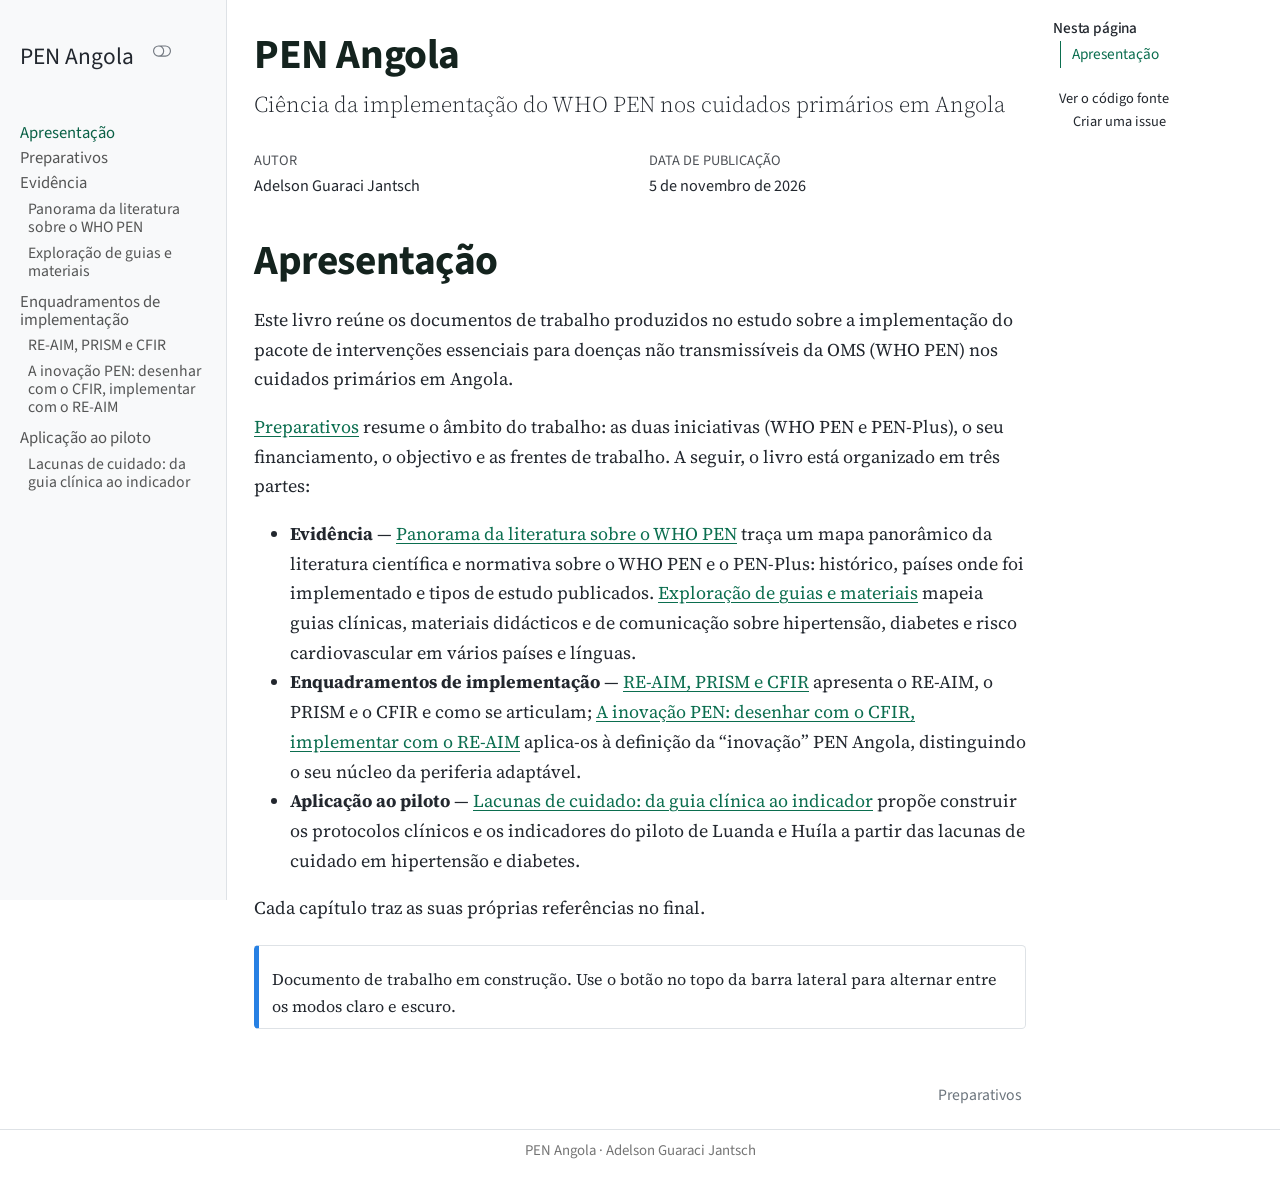
==== commit 2eff6d24: "Built site for gh-pages" ====
--- a/index.html
+++ b/index.html
@@ -44,9 +44,9 @@
 <link href="site_libs/quarto-html/quarto-syntax-highlighting-d9f556602a4d0dbd54f48a35e9d6f275.css" rel="stylesheet" class="quarto-color-scheme-extra" id="quarto-text-highlighting-styles">
 <script src="site_libs/bootstrap/bootstrap.min.js"></script>
 <link href="site_libs/bootstrap/bootstrap-icons.css" rel="stylesheet">
-<link href="site_libs/bootstrap/bootstrap-f3f590792a013c26c791ed5cd282dcd7.min.css" rel="stylesheet" append-hash="true" class="quarto-color-scheme" id="quarto-bootstrap" data-mode="light">
-<link href="site_libs/bootstrap/bootstrap-dark-d0087f48e57dff9c28440c842940506c.min.css" rel="stylesheet" append-hash="true" class="quarto-color-scheme quarto-color-alternate" id="quarto-bootstrap" data-mode="dark">
-<link href="site_libs/bootstrap/bootstrap-f3f590792a013c26c791ed5cd282dcd7.min.css" rel="stylesheet" append-hash="true" class="quarto-color-scheme-extra" id="quarto-bootstrap" data-mode="light">
+<link href="site_libs/bootstrap/bootstrap-20ee78697bf0ee1463beb054b69576d8.min.css" rel="stylesheet" append-hash="true" class="quarto-color-scheme" id="quarto-bootstrap" data-mode="light">
+<link href="site_libs/bootstrap/bootstrap-dark-8f4e138a7407754d119c97fd35bb5a46.min.css" rel="stylesheet" append-hash="true" class="quarto-color-scheme quarto-color-alternate" id="quarto-bootstrap" data-mode="dark">
+<link href="site_libs/bootstrap/bootstrap-20ee78697bf0ee1463beb054b69576d8.min.css" rel="stylesheet" append-hash="true" class="quarto-color-scheme-extra" id="quarto-bootstrap" data-mode="light">
 <script id="quarto-search-options" type="application/json">{
   "location": "sidebar",
   "copy-button": false,
@@ -315,6 +315,11 @@
   <a href="./panorama-literatura-pen.html" class="sidebar-item-text sidebar-link"><span class="chapter-title">Panorama da literatura sobre o WHO PEN</span></a>
   </div>
 </li>
+          <li class="sidebar-item">
+  <div class="sidebar-item-container"> 
+  <a href="./exploracao-guias-materiais.html" class="sidebar-item-text sidebar-link"><span class="chapter-title">Exploração de guias e materiais</span></a>
+  </div>
+</li>
       </ul>
   </li>
         <li class="sidebar-item sidebar-item-section">
@@ -392,7 +397,7 @@
     <div>
     <div class="quarto-title-meta-heading">Data de Publicação</div>
     <div class="quarto-title-meta-contents">
-      <p class="date">27 de outubro de 2026</p>
+      <p class="date">5 de novembro de 2026</p>
     </div>
   </div>
   
@@ -409,7 +414,7 @@
 <p>Este livro reúne os documentos de trabalho produzidos no estudo sobre a implementação do pacote de intervenções essenciais para doenças não transmissíveis da OMS (WHO PEN) nos cuidados primários em Angola.</p>
 <p><a href="preparativos.html" class="quarto-xref"><span>Preparativos</span></a> resume o âmbito do trabalho: as duas iniciativas (WHO PEN e PEN-Plus), o seu financiamento, o objectivo e as frentes de trabalho. A seguir, o livro está organizado em três partes:</p>
 <ul>
-<li><strong>Evidência</strong> — <a href="panorama-literatura-pen.html" class="quarto-xref"><span>Panorama da literatura sobre o WHO PEN</span></a> traça um mapa panorâmico da literatura científica e normativa sobre o WHO PEN e o PEN-Plus: histórico, países onde foi implementado e tipos de estudo publicados.</li>
+<li><strong>Evidência</strong> — <a href="panorama-literatura-pen.html" class="quarto-xref"><span>Panorama da literatura sobre o WHO PEN</span></a> traça um mapa panorâmico da literatura científica e normativa sobre o WHO PEN e o PEN-Plus: histórico, países onde foi implementado e tipos de estudo publicados. <a href="exploracao-guias-materiais.html" class="quarto-xref"><span>Exploração de guias e materiais</span></a> mapeia guias clínicas, materiais didácticos e de comunicação sobre hipertensão, diabetes e risco cardiovascular em vários países e línguas.</li>
 <li><strong>Enquadramentos de implementação</strong> — <a href="reaim-prism-cfir-pen-angola.html" class="quarto-xref"><span>RE-AIM, PRISM e CFIR</span></a> apresenta o RE-AIM, o PRISM e o CFIR e como se articulam; <a href="cfir-reaim-desenho-pen.html" class="quarto-xref"><span>A inovação PEN: desenhar com o CFIR, implementar com o RE-AIM</span></a> aplica-os à definição da “inovação” PEN Angola, distinguindo o seu núcleo da periferia adaptável.</li>
 <li><strong>Aplicação ao piloto</strong> — <a href="lacunas-de-cuidado-pen-angola.html" class="quarto-xref"><span>Lacunas de cuidado: da guia clínica ao indicador</span></a> propõe construir os protocolos clínicos e os indicadores do piloto de Luanda e Huíla a partir das lacunas de cuidado em hipertensão e diabetes.</li>
 </ul>
@@ -515,7 +520,7 @@
     }
       var localhostRegex = new RegExp(/^(?:http|https):\/\/localhost\:?[0-9]*\//);
       var mailtoRegex = new RegExp(/^mailto:/);
-        var filterRegex = new RegExp("https:\/\/filustrias\.github\.io\/PEN_Angola\/");
+        var filterRegex = new RegExp("^(?:http:|https:)\/\/filustrias\.github\.io\/PEN_Angola\/");
       var isInternal = (href) => {
           return filterRegex.test(href) || localhostRegex.test(href) || mailtoRegex.test(href);
       }
@@ -529,6 +534,11 @@
           if (link.dataset.originalHref !== undefined) {
             link.href = link.dataset.originalHref;
           }
+            // target, if specified
+            link.setAttribute("target", "_blank");
+            if (link.getAttribute("rel") === null) {
+              link.setAttribute("rel", "noopener");
+            }
         }
       }
     function tippyHover(el, contentFn, onTriggerFn, onUntriggerFn) {
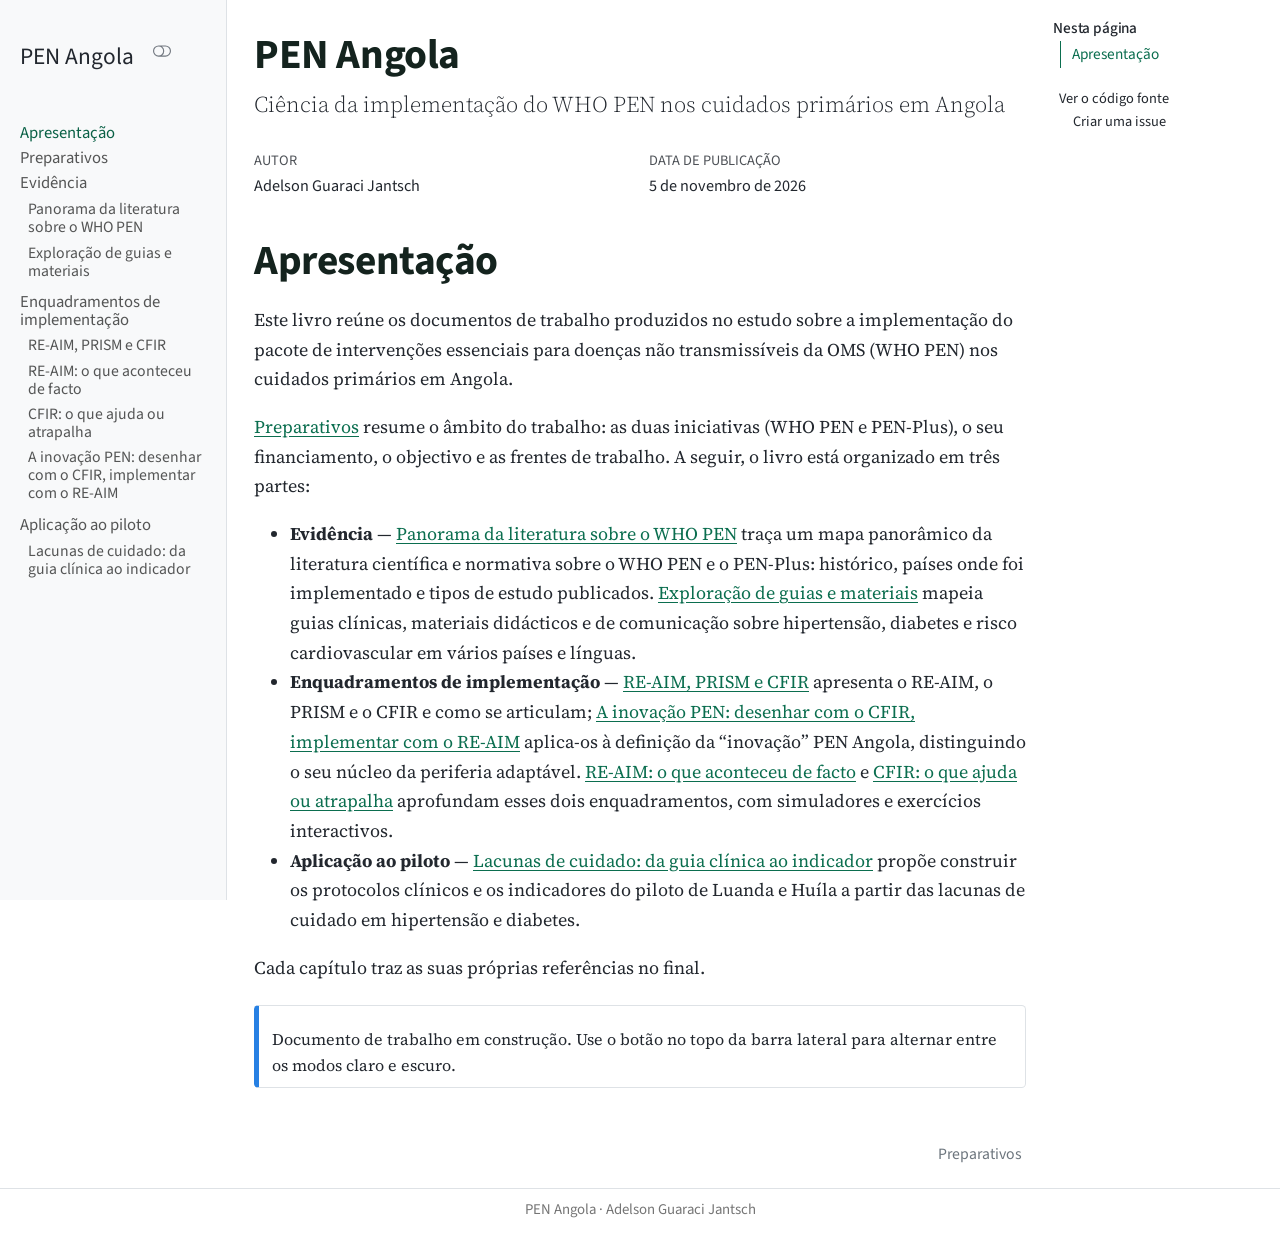
==== commit fc92c52c: "Built site for gh-pages" ====
--- a/index.html
+++ b/index.html
@@ -44,9 +44,9 @@
 <link href="site_libs/quarto-html/quarto-syntax-highlighting-d9f556602a4d0dbd54f48a35e9d6f275.css" rel="stylesheet" class="quarto-color-scheme-extra" id="quarto-text-highlighting-styles">
 <script src="site_libs/bootstrap/bootstrap.min.js"></script>
 <link href="site_libs/bootstrap/bootstrap-icons.css" rel="stylesheet">
-<link href="site_libs/bootstrap/bootstrap-20ee78697bf0ee1463beb054b69576d8.min.css" rel="stylesheet" append-hash="true" class="quarto-color-scheme" id="quarto-bootstrap" data-mode="light">
-<link href="site_libs/bootstrap/bootstrap-dark-8f4e138a7407754d119c97fd35bb5a46.min.css" rel="stylesheet" append-hash="true" class="quarto-color-scheme quarto-color-alternate" id="quarto-bootstrap" data-mode="dark">
-<link href="site_libs/bootstrap/bootstrap-20ee78697bf0ee1463beb054b69576d8.min.css" rel="stylesheet" append-hash="true" class="quarto-color-scheme-extra" id="quarto-bootstrap" data-mode="light">
+<link href="site_libs/bootstrap/bootstrap-0578e7881288616dbf8e3ea461469366.min.css" rel="stylesheet" append-hash="true" class="quarto-color-scheme" id="quarto-bootstrap" data-mode="light">
+<link href="site_libs/bootstrap/bootstrap-dark-7978bb4974cbd753efe6f779a684a65d.min.css" rel="stylesheet" append-hash="true" class="quarto-color-scheme quarto-color-alternate" id="quarto-bootstrap" data-mode="dark">
+<link href="site_libs/bootstrap/bootstrap-0578e7881288616dbf8e3ea461469366.min.css" rel="stylesheet" append-hash="true" class="quarto-color-scheme-extra" id="quarto-bootstrap" data-mode="light">
 <script id="quarto-search-options" type="application/json">{
   "location": "sidebar",
   "copy-button": false,
@@ -338,6 +338,16 @@
 </li>
           <li class="sidebar-item">
   <div class="sidebar-item-container"> 
+  <a href="./reaim.html" class="sidebar-item-text sidebar-link"><span class="chapter-title">RE-AIM: o que aconteceu de facto</span></a>
+  </div>
+</li>
+          <li class="sidebar-item">
+  <div class="sidebar-item-container"> 
+  <a href="./cfir.html" class="sidebar-item-text sidebar-link"><span class="chapter-title">CFIR: o que ajuda ou atrapalha</span></a>
+  </div>
+</li>
+          <li class="sidebar-item">
+  <div class="sidebar-item-container"> 
   <a href="./cfir-reaim-desenho-pen.html" class="sidebar-item-text sidebar-link"><span class="chapter-title">A inovação PEN: desenhar com o CFIR, implementar com o RE-AIM</span></a>
   </div>
 </li>
@@ -415,7 +425,7 @@
 <p><a href="preparativos.html" class="quarto-xref"><span>Preparativos</span></a> resume o âmbito do trabalho: as duas iniciativas (WHO PEN e PEN-Plus), o seu financiamento, o objectivo e as frentes de trabalho. A seguir, o livro está organizado em três partes:</p>
 <ul>
 <li><strong>Evidência</strong> — <a href="panorama-literatura-pen.html" class="quarto-xref"><span>Panorama da literatura sobre o WHO PEN</span></a> traça um mapa panorâmico da literatura científica e normativa sobre o WHO PEN e o PEN-Plus: histórico, países onde foi implementado e tipos de estudo publicados. <a href="exploracao-guias-materiais.html" class="quarto-xref"><span>Exploração de guias e materiais</span></a> mapeia guias clínicas, materiais didácticos e de comunicação sobre hipertensão, diabetes e risco cardiovascular em vários países e línguas.</li>
-<li><strong>Enquadramentos de implementação</strong> — <a href="reaim-prism-cfir-pen-angola.html" class="quarto-xref"><span>RE-AIM, PRISM e CFIR</span></a> apresenta o RE-AIM, o PRISM e o CFIR e como se articulam; <a href="cfir-reaim-desenho-pen.html" class="quarto-xref"><span>A inovação PEN: desenhar com o CFIR, implementar com o RE-AIM</span></a> aplica-os à definição da “inovação” PEN Angola, distinguindo o seu núcleo da periferia adaptável.</li>
+<li><strong>Enquadramentos de implementação</strong> — <a href="reaim-prism-cfir-pen-angola.html" class="quarto-xref"><span>RE-AIM, PRISM e CFIR</span></a> apresenta o RE-AIM, o PRISM e o CFIR e como se articulam; <a href="cfir-reaim-desenho-pen.html" class="quarto-xref"><span>A inovação PEN: desenhar com o CFIR, implementar com o RE-AIM</span></a> aplica-os à definição da “inovação” PEN Angola, distinguindo o seu núcleo da periferia adaptável. <a href="reaim.html" class="quarto-xref"><span>RE-AIM: o que aconteceu de facto</span></a> e <a href="cfir.html" class="quarto-xref"><span>CFIR: o que ajuda ou atrapalha</span></a> aprofundam esses dois enquadramentos, com simuladores e exercícios interactivos.</li>
 <li><strong>Aplicação ao piloto</strong> — <a href="lacunas-de-cuidado-pen-angola.html" class="quarto-xref"><span>Lacunas de cuidado: da guia clínica ao indicador</span></a> propõe construir os protocolos clínicos e os indicadores do piloto de Luanda e Huíla a partir das lacunas de cuidado em hipertensão e diabetes.</li>
 </ul>
 <p>Cada capítulo traz as suas próprias referências no final.</p>
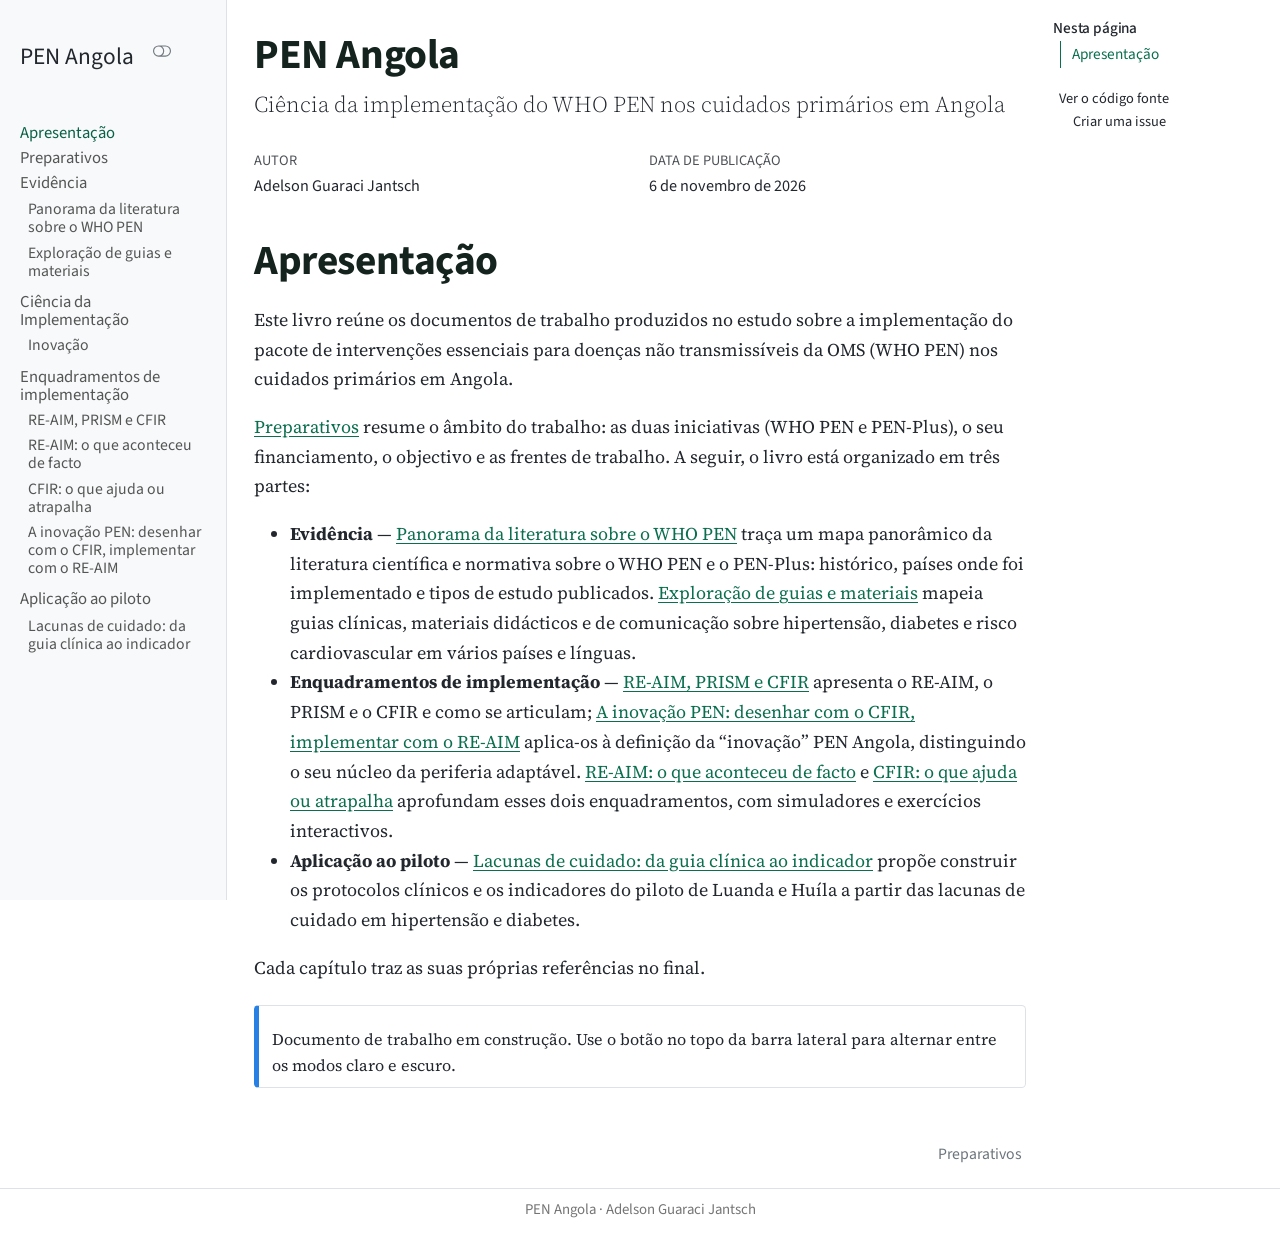
==== commit a07b85ed: "Built site for gh-pages" ====
--- a/index.html
+++ b/index.html
@@ -325,7 +325,7 @@
         <li class="sidebar-item sidebar-item-section">
       <div class="sidebar-item-container"> 
             <a class="sidebar-item-text sidebar-link text-start" data-bs-toggle="collapse" data-bs-target="#quarto-sidebar-section-2" role="navigation" aria-expanded="true">
- <span class="menu-text">Enquadramentos de implementação</span></a>
+ <span class="menu-text">Ciência da Implementação</span></a>
           <a class="sidebar-item-toggle text-start" data-bs-toggle="collapse" data-bs-target="#quarto-sidebar-section-2" role="navigation" aria-expanded="true" aria-label="Alternar seção">
             <i class="bi bi-chevron-right ms-2"></i>
           </a> 
@@ -333,22 +333,7 @@
       <ul id="quarto-sidebar-section-2" class="collapse list-unstyled sidebar-section depth1 show">  
           <li class="sidebar-item">
   <div class="sidebar-item-container"> 
-  <a href="./reaim-prism-cfir-pen-angola.html" class="sidebar-item-text sidebar-link"><span class="chapter-title">RE-AIM, PRISM e CFIR</span></a>
-  </div>
-</li>
-          <li class="sidebar-item">
-  <div class="sidebar-item-container"> 
-  <a href="./reaim.html" class="sidebar-item-text sidebar-link"><span class="chapter-title">RE-AIM: o que aconteceu de facto</span></a>
-  </div>
-</li>
-          <li class="sidebar-item">
-  <div class="sidebar-item-container"> 
-  <a href="./cfir.html" class="sidebar-item-text sidebar-link"><span class="chapter-title">CFIR: o que ajuda ou atrapalha</span></a>
-  </div>
-</li>
-          <li class="sidebar-item">
-  <div class="sidebar-item-container"> 
-  <a href="./cfir-reaim-desenho-pen.html" class="sidebar-item-text sidebar-link"><span class="chapter-title">A inovação PEN: desenhar com o CFIR, implementar com o RE-AIM</span></a>
+  <a href="./inovacao.html" class="sidebar-item-text sidebar-link"><span class="chapter-title">Inovação</span></a>
   </div>
 </li>
       </ul>
@@ -356,12 +341,43 @@
         <li class="sidebar-item sidebar-item-section">
       <div class="sidebar-item-container"> 
             <a class="sidebar-item-text sidebar-link text-start" data-bs-toggle="collapse" data-bs-target="#quarto-sidebar-section-3" role="navigation" aria-expanded="true">
- <span class="menu-text">Aplicação ao piloto</span></a>
+ <span class="menu-text">Enquadramentos de implementação</span></a>
           <a class="sidebar-item-toggle text-start" data-bs-toggle="collapse" data-bs-target="#quarto-sidebar-section-3" role="navigation" aria-expanded="true" aria-label="Alternar seção">
             <i class="bi bi-chevron-right ms-2"></i>
           </a> 
       </div>
       <ul id="quarto-sidebar-section-3" class="collapse list-unstyled sidebar-section depth1 show">  
+          <li class="sidebar-item">
+  <div class="sidebar-item-container"> 
+  <a href="./reaim-prism-cfir-pen-angola.html" class="sidebar-item-text sidebar-link"><span class="chapter-title">RE-AIM, PRISM e CFIR</span></a>
+  </div>
+</li>
+          <li class="sidebar-item">
+  <div class="sidebar-item-container"> 
+  <a href="./reaim.html" class="sidebar-item-text sidebar-link"><span class="chapter-title">RE-AIM: o que aconteceu de facto</span></a>
+  </div>
+</li>
+          <li class="sidebar-item">
+  <div class="sidebar-item-container"> 
+  <a href="./cfir.html" class="sidebar-item-text sidebar-link"><span class="chapter-title">CFIR: o que ajuda ou atrapalha</span></a>
+  </div>
+</li>
+          <li class="sidebar-item">
+  <div class="sidebar-item-container"> 
+  <a href="./cfir-reaim-desenho-pen.html" class="sidebar-item-text sidebar-link"><span class="chapter-title">A inovação PEN: desenhar com o CFIR, implementar com o RE-AIM</span></a>
+  </div>
+</li>
+      </ul>
+  </li>
+        <li class="sidebar-item sidebar-item-section">
+      <div class="sidebar-item-container"> 
+            <a class="sidebar-item-text sidebar-link text-start" data-bs-toggle="collapse" data-bs-target="#quarto-sidebar-section-4" role="navigation" aria-expanded="true">
+ <span class="menu-text">Aplicação ao piloto</span></a>
+          <a class="sidebar-item-toggle text-start" data-bs-toggle="collapse" data-bs-target="#quarto-sidebar-section-4" role="navigation" aria-expanded="true" aria-label="Alternar seção">
+            <i class="bi bi-chevron-right ms-2"></i>
+          </a> 
+      </div>
+      <ul id="quarto-sidebar-section-4" class="collapse list-unstyled sidebar-section depth1 show">  
           <li class="sidebar-item">
   <div class="sidebar-item-container"> 
   <a href="./lacunas-de-cuidado-pen-angola.html" class="sidebar-item-text sidebar-link"><span class="chapter-title">Lacunas de cuidado: da guia clínica ao indicador</span></a>
@@ -407,7 +423,7 @@
     <div>
     <div class="quarto-title-meta-heading">Data de Publicação</div>
     <div class="quarto-title-meta-contents">
-      <p class="date">5 de novembro de 2026</p>
+      <p class="date">6 de novembro de 2026</p>
     </div>
   </div>
   
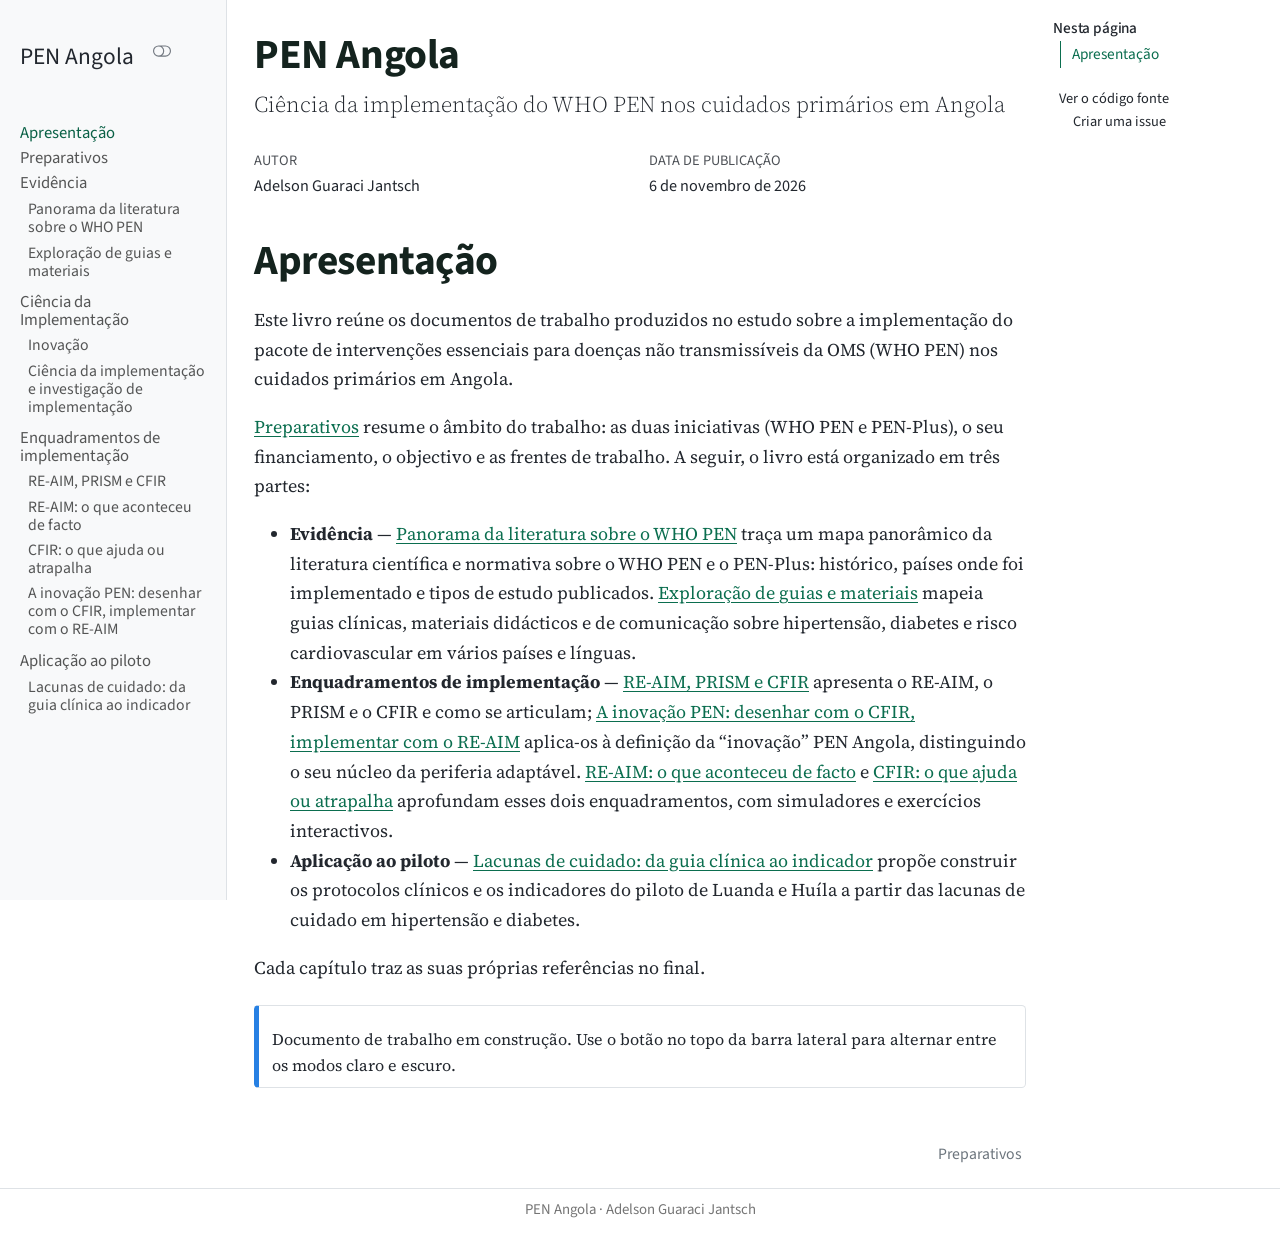
==== commit 4e8f26fe: "Built site for gh-pages" ====
--- a/index.html
+++ b/index.html
@@ -334,6 +334,11 @@
           <li class="sidebar-item">
   <div class="sidebar-item-container"> 
   <a href="./inovacao.html" class="sidebar-item-text sidebar-link"><span class="chapter-title">Inovação</span></a>
+  </div>
+</li>
+          <li class="sidebar-item">
+  <div class="sidebar-item-container"> 
+  <a href="./ciencia-implementacao.html" class="sidebar-item-text sidebar-link"><span class="chapter-title">Ciência da implementação e investigação de implementação</span></a>
   </div>
 </li>
       </ul>
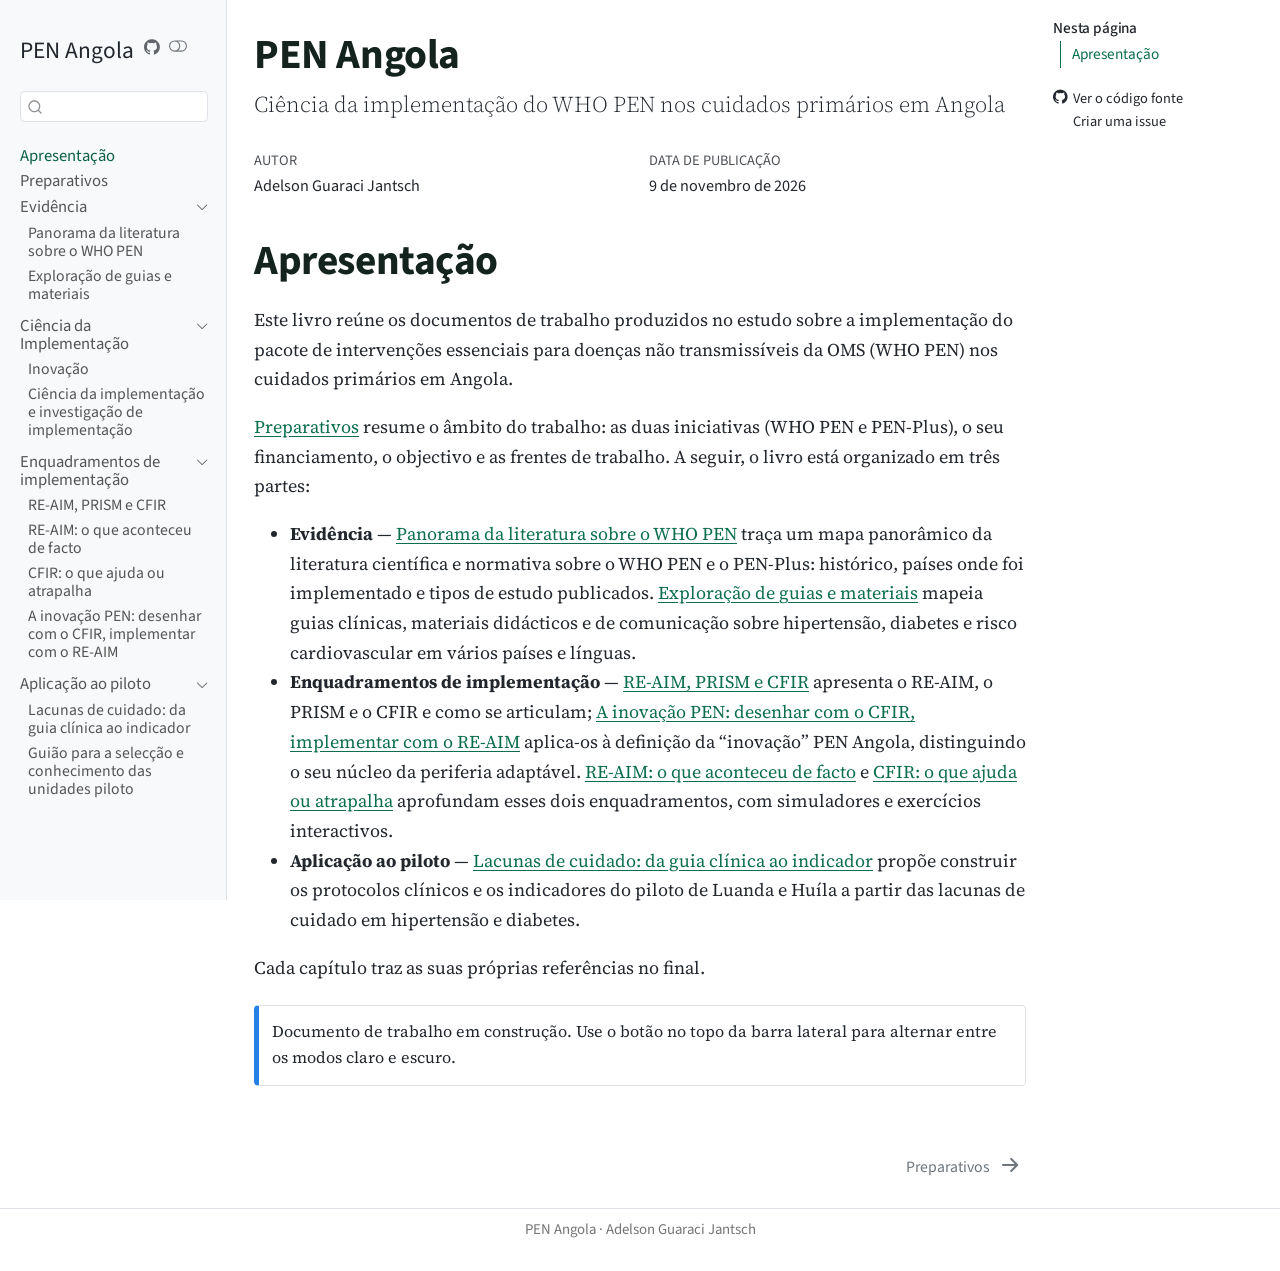
==== commit e12107a6: "Built site for gh-pages" ====
--- a/index.html
+++ b/index.html
@@ -2,7 +2,7 @@
 <html xmlns="http://www.w3.org/1999/xhtml" lang="pt" xml:lang="pt"><head>
 
 <meta charset="utf-8">
-<meta name="generator" content="quarto-1.8.25">
+<meta name="generator" content="quarto-1.6.42">
 
 <meta name="viewport" content="width=device-width, initial-scale=1.0, user-scalable=yes">
 
@@ -32,21 +32,17 @@
 <script src="site_libs/quarto-search/quarto-search.js"></script>
 <meta name="quarto:offset" content="./">
 <link href="./preparativos.html" rel="next">
-<script src="site_libs/quarto-html/quarto.js" type="module"></script>
-<script src="site_libs/quarto-html/tabsets/tabsets.js" type="module"></script>
-<script src="site_libs/quarto-html/axe/axe-check.js" type="module"></script>
+<script src="site_libs/quarto-html/quarto.js"></script>
 <script src="site_libs/quarto-html/popper.min.js"></script>
 <script src="site_libs/quarto-html/tippy.umd.min.js"></script>
 <script src="site_libs/quarto-html/anchor.min.js"></script>
 <link href="site_libs/quarto-html/tippy.css" rel="stylesheet">
-<link href="site_libs/quarto-html/quarto-syntax-highlighting-d9f556602a4d0dbd54f48a35e9d6f275.css" rel="stylesheet" class="quarto-color-scheme" id="quarto-text-highlighting-styles">
-<link href="site_libs/quarto-html/quarto-syntax-highlighting-dark-a410ac0594f3f60730e10a6a17a25e0c.css" rel="stylesheet" class="quarto-color-scheme quarto-color-alternate" id="quarto-text-highlighting-styles">
-<link href="site_libs/quarto-html/quarto-syntax-highlighting-d9f556602a4d0dbd54f48a35e9d6f275.css" rel="stylesheet" class="quarto-color-scheme-extra" id="quarto-text-highlighting-styles">
+<link href="site_libs/quarto-html/quarto-syntax-highlighting-4861398f4ea4dd5626286ff060da9aaa.css" rel="stylesheet" class="quarto-color-scheme" id="quarto-text-highlighting-styles">
+<link href="site_libs/quarto-html/quarto-syntax-highlighting-dark-8ec700a41a46c83acda2eba9f9d2be0c.css" rel="prefetch" class="quarto-color-scheme quarto-color-alternate" id="quarto-text-highlighting-styles">
 <script src="site_libs/bootstrap/bootstrap.min.js"></script>
 <link href="site_libs/bootstrap/bootstrap-icons.css" rel="stylesheet">
-<link href="site_libs/bootstrap/bootstrap-0578e7881288616dbf8e3ea461469366.min.css" rel="stylesheet" append-hash="true" class="quarto-color-scheme" id="quarto-bootstrap" data-mode="light">
-<link href="site_libs/bootstrap/bootstrap-dark-7978bb4974cbd753efe6f779a684a65d.min.css" rel="stylesheet" append-hash="true" class="quarto-color-scheme quarto-color-alternate" id="quarto-bootstrap" data-mode="dark">
-<link href="site_libs/bootstrap/bootstrap-0578e7881288616dbf8e3ea461469366.min.css" rel="stylesheet" append-hash="true" class="quarto-color-scheme-extra" id="quarto-bootstrap" data-mode="light">
+<link href="site_libs/bootstrap/bootstrap-f7fa54daab96ddf3f471d8b822569a91.min.css" rel="stylesheet" append-hash="true" class="quarto-color-scheme" id="quarto-bootstrap" data-mode="light">
+<link href="site_libs/bootstrap/bootstrap-dark-57233b4793763523764f64a2e98dc056.min.css" rel="prefetch" append-hash="true" class="quarto-color-scheme quarto-color-alternate" id="quarto-bootstrap" data-mode="dark">
 <script id="quarto-search-options" type="application/json">{
   "location": "sidebar",
   "copy-button": false,
@@ -79,178 +75,7 @@
 
 </head>
 
-<body class="nav-sidebar docked quarto-light"><script id="quarto-html-before-body" type="application/javascript">
-    const toggleBodyColorMode = (bsSheetEl) => {
-      const mode = bsSheetEl.getAttribute("data-mode");
-      const bodyEl = window.document.querySelector("body");
-      if (mode === "dark") {
-        bodyEl.classList.add("quarto-dark");
-        bodyEl.classList.remove("quarto-light");
-      } else {
-        bodyEl.classList.add("quarto-light");
-        bodyEl.classList.remove("quarto-dark");
-      }
-    }
-    const toggleBodyColorPrimary = () => {
-      const bsSheetEl = window.document.querySelector("link#quarto-bootstrap:not([rel=disabled-stylesheet])");
-      if (bsSheetEl) {
-        toggleBodyColorMode(bsSheetEl);
-      }
-    }
-    const setColorSchemeToggle = (alternate) => {
-      const toggles = window.document.querySelectorAll('.quarto-color-scheme-toggle');
-      for (let i=0; i < toggles.length; i++) {
-        const toggle = toggles[i];
-        if (toggle) {
-          if (alternate) {
-            toggle.classList.add("alternate");
-          } else {
-            toggle.classList.remove("alternate");
-          }
-        }
-      }
-    };
-    const toggleColorMode = (alternate) => {
-      // Switch the stylesheets
-      const primaryStylesheets = window.document.querySelectorAll('link.quarto-color-scheme:not(.quarto-color-alternate)');
-      const alternateStylesheets = window.document.querySelectorAll('link.quarto-color-scheme.quarto-color-alternate');
-      manageTransitions('#quarto-margin-sidebar .nav-link', false);
-      if (alternate) {
-        // note: dark is layered on light, we don't disable primary!
-        enableStylesheet(alternateStylesheets);
-        for (const sheetNode of alternateStylesheets) {
-          if (sheetNode.id === "quarto-bootstrap") {
-            toggleBodyColorMode(sheetNode);
-          }
-        }
-      } else {
-        disableStylesheet(alternateStylesheets);
-        enableStylesheet(primaryStylesheets)
-        toggleBodyColorPrimary();
-      }
-      manageTransitions('#quarto-margin-sidebar .nav-link', true);
-      // Switch the toggles
-      setColorSchemeToggle(alternate)
-      // Hack to workaround the fact that safari doesn't
-      // properly recolor the scrollbar when toggling (#1455)
-      if (navigator.userAgent.indexOf('Safari') > 0 && navigator.userAgent.indexOf('Chrome') == -1) {
-        manageTransitions("body", false);
-        window.scrollTo(0, 1);
-        setTimeout(() => {
-          window.scrollTo(0, 0);
-          manageTransitions("body", true);
-        }, 40);
-      }
-    }
-    const disableStylesheet = (stylesheets) => {
-      for (let i=0; i < stylesheets.length; i++) {
-        const stylesheet = stylesheets[i];
-        stylesheet.rel = 'disabled-stylesheet';
-      }
-    }
-    const enableStylesheet = (stylesheets) => {
-      for (let i=0; i < stylesheets.length; i++) {
-        const stylesheet = stylesheets[i];
-        if(stylesheet.rel !== 'stylesheet') { // for Chrome, which will still FOUC without this check
-          stylesheet.rel = 'stylesheet';
-        }
-      }
-    }
-    const manageTransitions = (selector, allowTransitions) => {
-      const els = window.document.querySelectorAll(selector);
-      for (let i=0; i < els.length; i++) {
-        const el = els[i];
-        if (allowTransitions) {
-          el.classList.remove('notransition');
-        } else {
-          el.classList.add('notransition');
-        }
-      }
-    }
-    const isFileUrl = () => {
-      return window.location.protocol === 'file:';
-    }
-    const hasAlternateSentinel = () => {
-      let styleSentinel = getColorSchemeSentinel();
-      if (styleSentinel !== null) {
-        return styleSentinel === "alternate";
-      } else {
-        return false;
-      }
-    }
-    const setStyleSentinel = (alternate) => {
-      const value = alternate ? "alternate" : "default";
-      if (!isFileUrl()) {
-        window.localStorage.setItem("quarto-color-scheme", value);
-      } else {
-        localAlternateSentinel = value;
-      }
-    }
-    const getColorSchemeSentinel = () => {
-      if (!isFileUrl()) {
-        const storageValue = window.localStorage.getItem("quarto-color-scheme");
-        return storageValue != null ? storageValue : localAlternateSentinel;
-      } else {
-        return localAlternateSentinel;
-      }
-    }
-    const toggleGiscusIfUsed = (isAlternate, darkModeDefault) => {
-      const baseTheme = document.querySelector('#giscus-base-theme')?.value ?? 'light';
-      const alternateTheme = document.querySelector('#giscus-alt-theme')?.value ?? 'dark';
-      let newTheme = '';
-      if(authorPrefersDark) {
-        newTheme = isAlternate ? baseTheme : alternateTheme;
-      } else {
-        newTheme = isAlternate ? alternateTheme : baseTheme;
-      }
-      const changeGiscusTheme = () => {
-        // From: https://github.com/giscus/giscus/issues/336
-        const sendMessage = (message) => {
-          const iframe = document.querySelector('iframe.giscus-frame');
-          if (!iframe) return;
-          iframe.contentWindow.postMessage({ giscus: message }, 'https://giscus.app');
-        }
-        sendMessage({
-          setConfig: {
-            theme: newTheme
-          }
-        });
-      }
-      const isGiscussLoaded = window.document.querySelector('iframe.giscus-frame') !== null;
-      if (isGiscussLoaded) {
-        changeGiscusTheme();
-      }
-    };
-    const authorPrefersDark = false;
-    const queryPrefersDark = window.matchMedia('(prefers-color-scheme: dark)');
-    const darkModeDefault = queryPrefersDark.matches;
-      document.querySelector('link#quarto-text-highlighting-styles.quarto-color-scheme-extra').rel = 'disabled-stylesheet';
-      document.querySelector('link#quarto-bootstrap.quarto-color-scheme-extra').rel = 'disabled-stylesheet';
-    let localAlternateSentinel = darkModeDefault ? 'alternate' : 'default';
-    // Dark / light mode switch
-    window.quartoToggleColorScheme = () => {
-      // Read the current dark / light value
-      let toAlternate = !hasAlternateSentinel();
-      toggleColorMode(toAlternate);
-      setStyleSentinel(toAlternate);
-      toggleGiscusIfUsed(toAlternate, darkModeDefault);
-      window.dispatchEvent(new Event('resize'));
-    };
-    queryPrefersDark.addEventListener("change", e => {
-      if(window.localStorage.getItem("quarto-color-scheme") !== null)
-        return;
-      const alternate = e.matches
-      toggleColorMode(alternate);
-      localAlternateSentinel = e.matches ? 'alternate' : 'default'; // this is used alongside local storage!
-      toggleGiscusIfUsed(alternate, darkModeDefault);
-    });
-    // Switch to dark mode if need be
-    if (hasAlternateSentinel()) {
-      toggleColorMode(true);
-    } else {
-      toggleColorMode(false);
-    }
-  </script>
+<body class="nav-sidebar docked">
 
 <div id="quarto-search-results"></div>
   <header id="quarto-header" class="headroom fixed-top">
@@ -272,9 +97,7 @@
 <div id="quarto-content" class="quarto-container page-columns page-rows-contents page-layout-article">
 <!-- sidebar -->
   <nav id="quarto-sidebar" class="sidebar collapse collapse-horizontal quarto-sidebar-collapse-item sidebar-navigation docked overflow-auto">
-    <div class="pt-lg-2 mt-2 text-left sidebar-header sidebar-header-stacked">
-      <a href="./index.html" class="sidebar-logo-link">
-      </a>
+    <div class="pt-lg-2 mt-2 text-left sidebar-header">
     <div class="sidebar-title mb-0 py-0">
       <a href="./">PEN Angola</a> 
         <div class="sidebar-tools-main">
@@ -386,6 +209,11 @@
           <li class="sidebar-item">
   <div class="sidebar-item-container"> 
   <a href="./lacunas-de-cuidado-pen-angola.html" class="sidebar-item-text sidebar-link"><span class="chapter-title">Lacunas de cuidado: da guia clínica ao indicador</span></a>
+  </div>
+</li>
+          <li class="sidebar-item">
+  <div class="sidebar-item-container"> 
+  <a href="./guiao-unidades-piloto.html" class="sidebar-item-text sidebar-link"><span class="chapter-title">Guião para a selecção e conhecimento das unidades piloto</span></a>
   </div>
 </li>
       </ul>
@@ -407,7 +235,6 @@
 <!-- main -->
 <main class="content" id="quarto-document-content">
 
-
 <header id="title-block-header" class="quarto-title-block default">
 <div class="quarto-title">
 <h1 class="title">PEN Angola</h1>
@@ -428,7 +255,7 @@
     <div>
     <div class="quarto-title-meta-heading">Data de Publicação</div>
     <div class="quarto-title-meta-contents">
-      <p class="date">6 de novembro de 2026</p>
+      <p class="date">9 de novembro de 2026</p>
     </div>
   </div>
   
@@ -466,252 +293,400 @@
 
 </main> <!-- /main -->
 <script id="quarto-html-after-body" type="application/javascript">
-  window.document.addEventListener("DOMContentLoaded", function (event) {
-    // Ensure there is a toggle, if there isn't float one in the top right
-    if (window.document.querySelector('.quarto-color-scheme-toggle') === null) {
-      const a = window.document.createElement('a');
-      a.classList.add('top-right');
-      a.classList.add('quarto-color-scheme-toggle');
-      a.href = "";
-      a.onclick = function() { try { window.quartoToggleColorScheme(); } catch {} return false; };
-      const i = window.document.createElement("i");
-      i.classList.add('bi');
-      a.appendChild(i);
-      window.document.body.appendChild(a);
-    }
-    setColorSchemeToggle(hasAlternateSentinel())
-    const icon = "";
-    const anchorJS = new window.AnchorJS();
-    anchorJS.options = {
-      placement: 'right',
-      icon: icon
-    };
-    anchorJS.add('.anchored');
-    const isCodeAnnotation = (el) => {
-      for (const clz of el.classList) {
-        if (clz.startsWith('code-annotation-')) {                     
-          return true;
+window.document.addEventListener("DOMContentLoaded", function (event) {
+  const toggleBodyColorMode = (bsSheetEl) => {
+    const mode = bsSheetEl.getAttribute("data-mode");
+    const bodyEl = window.document.querySelector("body");
+    if (mode === "dark") {
+      bodyEl.classList.add("quarto-dark");
+      bodyEl.classList.remove("quarto-light");
+    } else {
+      bodyEl.classList.add("quarto-light");
+      bodyEl.classList.remove("quarto-dark");
+    }
+  }
+  const toggleBodyColorPrimary = () => {
+    const bsSheetEl = window.document.querySelector("link#quarto-bootstrap");
+    if (bsSheetEl) {
+      toggleBodyColorMode(bsSheetEl);
+    }
+  }
+  toggleBodyColorPrimary();  
+  const disableStylesheet = (stylesheets) => {
+    for (let i=0; i < stylesheets.length; i++) {
+      const stylesheet = stylesheets[i];
+      stylesheet.rel = 'prefetch';
+    }
+  }
+  const enableStylesheet = (stylesheets) => {
+    for (let i=0; i < stylesheets.length; i++) {
+      const stylesheet = stylesheets[i];
+      stylesheet.rel = 'stylesheet';
+    }
+  }
+  const manageTransitions = (selector, allowTransitions) => {
+    const els = window.document.querySelectorAll(selector);
+    for (let i=0; i < els.length; i++) {
+      const el = els[i];
+      if (allowTransitions) {
+        el.classList.remove('notransition');
+      } else {
+        el.classList.add('notransition');
+      }
+    }
+  }
+  const toggleGiscusIfUsed = (isAlternate, darkModeDefault) => {
+    const baseTheme = document.querySelector('#giscus-base-theme')?.value ?? 'light';
+    const alternateTheme = document.querySelector('#giscus-alt-theme')?.value ?? 'dark';
+    let newTheme = '';
+    if(darkModeDefault) {
+      newTheme = isAlternate ? baseTheme : alternateTheme;
+    } else {
+      newTheme = isAlternate ? alternateTheme : baseTheme;
+    }
+    const changeGiscusTheme = () => {
+      // From: https://github.com/giscus/giscus/issues/336
+      const sendMessage = (message) => {
+        const iframe = document.querySelector('iframe.giscus-frame');
+        if (!iframe) return;
+        iframe.contentWindow.postMessage({ giscus: message }, 'https://giscus.app');
+      }
+      sendMessage({
+        setConfig: {
+          theme: newTheme
         }
-      }
+      });
+    }
+    const isGiscussLoaded = window.document.querySelector('iframe.giscus-frame') !== null;
+    if (isGiscussLoaded) {
+      changeGiscusTheme();
+    }
+  }
+  const toggleColorMode = (alternate) => {
+    // Switch the stylesheets
+    const alternateStylesheets = window.document.querySelectorAll('link.quarto-color-scheme.quarto-color-alternate');
+    manageTransitions('#quarto-margin-sidebar .nav-link', false);
+    if (alternate) {
+      enableStylesheet(alternateStylesheets);
+      for (const sheetNode of alternateStylesheets) {
+        if (sheetNode.id === "quarto-bootstrap") {
+          toggleBodyColorMode(sheetNode);
+        }
+      }
+    } else {
+      disableStylesheet(alternateStylesheets);
+      toggleBodyColorPrimary();
+    }
+    manageTransitions('#quarto-margin-sidebar .nav-link', true);
+    // Switch the toggles
+    const toggles = window.document.querySelectorAll('.quarto-color-scheme-toggle');
+    for (let i=0; i < toggles.length; i++) {
+      const toggle = toggles[i];
+      if (toggle) {
+        if (alternate) {
+          toggle.classList.add("alternate");     
+        } else {
+          toggle.classList.remove("alternate");
+        }
+      }
+    }
+    // Hack to workaround the fact that safari doesn't
+    // properly recolor the scrollbar when toggling (#1455)
+    if (navigator.userAgent.indexOf('Safari') > 0 && navigator.userAgent.indexOf('Chrome') == -1) {
+      manageTransitions("body", false);
+      window.scrollTo(0, 1);
+      setTimeout(() => {
+        window.scrollTo(0, 0);
+        manageTransitions("body", true);
+      }, 40);  
+    }
+  }
+  const isFileUrl = () => { 
+    return window.location.protocol === 'file:';
+  }
+  const hasAlternateSentinel = () => {  
+    let styleSentinel = getColorSchemeSentinel();
+    if (styleSentinel !== null) {
+      return styleSentinel === "alternate";
+    } else {
       return false;
     }
-    const onCopySuccess = function(e) {
-      // button target
-      const button = e.trigger;
-      // don't keep focus
-      button.blur();
-      // flash "checked"
-      button.classList.add('code-copy-button-checked');
-      var currentTitle = button.getAttribute("title");
-      button.setAttribute("title", "Copiada");
-      let tooltip;
-      if (window.bootstrap) {
-        button.setAttribute("data-bs-toggle", "tooltip");
-        button.setAttribute("data-bs-placement", "left");
-        button.setAttribute("data-bs-title", "Copiada");
-        tooltip = new bootstrap.Tooltip(button, 
-          { trigger: "manual", 
-            customClass: "code-copy-button-tooltip",
-            offset: [0, -8]});
-        tooltip.show();    
-      }
-      setTimeout(function() {
-        if (tooltip) {
-          tooltip.hide();
-          button.removeAttribute("data-bs-title");
-          button.removeAttribute("data-bs-toggle");
-          button.removeAttribute("data-bs-placement");
-        }
-        button.setAttribute("title", currentTitle);
-        button.classList.remove('code-copy-button-checked');
-      }, 1000);
-      // clear code selection
-      e.clearSelection();
-    }
-    const getTextToCopy = function(trigger) {
-      const outerScaffold = trigger.parentElement.cloneNode(true);
-      const codeEl = outerScaffold.querySelector('code');
+  }
+  const setStyleSentinel = (alternate) => {
+    const value = alternate ? "alternate" : "default";
+    if (!isFileUrl()) {
+      window.localStorage.setItem("quarto-color-scheme", value);
+    } else {
+      localAlternateSentinel = value;
+    }
+  }
+  const getColorSchemeSentinel = () => {
+    if (!isFileUrl()) {
+      const storageValue = window.localStorage.getItem("quarto-color-scheme");
+      return storageValue != null ? storageValue : localAlternateSentinel;
+    } else {
+      return localAlternateSentinel;
+    }
+  }
+  const darkModeDefault = false;
+  let localAlternateSentinel = darkModeDefault ? 'alternate' : 'default';
+  // Dark / light mode switch
+  window.quartoToggleColorScheme = () => {
+    // Read the current dark / light value 
+    let toAlternate = !hasAlternateSentinel();
+    toggleColorMode(toAlternate);
+    setStyleSentinel(toAlternate);
+    toggleGiscusIfUsed(toAlternate, darkModeDefault);
+  };
+  // Ensure there is a toggle, if there isn't float one in the top right
+  if (window.document.querySelector('.quarto-color-scheme-toggle') === null) {
+    const a = window.document.createElement('a');
+    a.classList.add('top-right');
+    a.classList.add('quarto-color-scheme-toggle');
+    a.href = "";
+    a.onclick = function() { try { window.quartoToggleColorScheme(); } catch {} return false; };
+    const i = window.document.createElement("i");
+    i.classList.add('bi');
+    a.appendChild(i);
+    window.document.body.appendChild(a);
+  }
+  // Switch to dark mode if need be
+  if (hasAlternateSentinel()) {
+    toggleColorMode(true);
+  } else {
+    toggleColorMode(false);
+  }
+  const icon = "";
+  const anchorJS = new window.AnchorJS();
+  anchorJS.options = {
+    placement: 'right',
+    icon: icon
+  };
+  anchorJS.add('.anchored');
+  const isCodeAnnotation = (el) => {
+    for (const clz of el.classList) {
+      if (clz.startsWith('code-annotation-')) {                     
+        return true;
+      }
+    }
+    return false;
+  }
+  const onCopySuccess = function(e) {
+    // button target
+    const button = e.trigger;
+    // don't keep focus
+    button.blur();
+    // flash "checked"
+    button.classList.add('code-copy-button-checked');
+    var currentTitle = button.getAttribute("title");
+    button.setAttribute("title", "Copiada");
+    let tooltip;
+    if (window.bootstrap) {
+      button.setAttribute("data-bs-toggle", "tooltip");
+      button.setAttribute("data-bs-placement", "left");
+      button.setAttribute("data-bs-title", "Copiada");
+      tooltip = new bootstrap.Tooltip(button, 
+        { trigger: "manual", 
+          customClass: "code-copy-button-tooltip",
+          offset: [0, -8]});
+      tooltip.show();    
+    }
+    setTimeout(function() {
+      if (tooltip) {
+        tooltip.hide();
+        button.removeAttribute("data-bs-title");
+        button.removeAttribute("data-bs-toggle");
+        button.removeAttribute("data-bs-placement");
+      }
+      button.setAttribute("title", currentTitle);
+      button.classList.remove('code-copy-button-checked');
+    }, 1000);
+    // clear code selection
+    e.clearSelection();
+  }
+  const getTextToCopy = function(trigger) {
+      const codeEl = trigger.previousElementSibling.cloneNode(true);
       for (const childEl of codeEl.children) {
         if (isCodeAnnotation(childEl)) {
           childEl.remove();
         }
       }
       return codeEl.innerText;
-    }
-    const clipboard = new window.ClipboardJS('.code-copy-button:not([data-in-quarto-modal])', {
-      text: getTextToCopy
+  }
+  const clipboard = new window.ClipboardJS('.code-copy-button:not([data-in-quarto-modal])', {
+    text: getTextToCopy
+  });
+  clipboard.on('success', onCopySuccess);
+  if (window.document.getElementById('quarto-embedded-source-code-modal')) {
+    const clipboardModal = new window.ClipboardJS('.code-copy-button[data-in-quarto-modal]', {
+      text: getTextToCopy,
+      container: window.document.getElementById('quarto-embedded-source-code-modal')
     });
-    clipboard.on('success', onCopySuccess);
-    if (window.document.getElementById('quarto-embedded-source-code-modal')) {
-      const clipboardModal = new window.ClipboardJS('.code-copy-button[data-in-quarto-modal]', {
-        text: getTextToCopy,
-        container: window.document.getElementById('quarto-embedded-source-code-modal')
-      });
-      clipboardModal.on('success', onCopySuccess);
-    }
-      var localhostRegex = new RegExp(/^(?:http|https):\/\/localhost\:?[0-9]*\//);
-      var mailtoRegex = new RegExp(/^mailto:/);
-        var filterRegex = new RegExp("^(?:http:|https:)\/\/filustrias\.github\.io\/PEN_Angola\/");
-      var isInternal = (href) => {
-          return filterRegex.test(href) || localhostRegex.test(href) || mailtoRegex.test(href);
-      }
-      // Inspect non-navigation links and adorn them if external
-     var links = window.document.querySelectorAll('a[href]:not(.nav-link):not(.navbar-brand):not(.toc-action):not(.sidebar-link):not(.sidebar-item-toggle):not(.pagination-link):not(.no-external):not([aria-hidden]):not(.dropdown-item):not(.quarto-navigation-tool):not(.about-link)');
-      for (var i=0; i<links.length; i++) {
-        const link = links[i];
-        if (!isInternal(link.href)) {
-          // undo the damage that might have been done by quarto-nav.js in the case of
-          // links that we want to consider external
-          if (link.dataset.originalHref !== undefined) {
-            link.href = link.dataset.originalHref;
+    clipboardModal.on('success', onCopySuccess);
+  }
+    var localhostRegex = new RegExp(/^(?:http|https):\/\/localhost\:?[0-9]*\//);
+    var mailtoRegex = new RegExp(/^mailto:/);
+      var filterRegex = new RegExp("^(?:http:|https:)\/\/filustrias\.github\.io\/PEN_Angola\/");
+    var isInternal = (href) => {
+        return filterRegex.test(href) || localhostRegex.test(href) || mailtoRegex.test(href);
+    }
+    // Inspect non-navigation links and adorn them if external
+ 	var links = window.document.querySelectorAll('a[href]:not(.nav-link):not(.navbar-brand):not(.toc-action):not(.sidebar-link):not(.sidebar-item-toggle):not(.pagination-link):not(.no-external):not([aria-hidden]):not(.dropdown-item):not(.quarto-navigation-tool):not(.about-link)');
+    for (var i=0; i<links.length; i++) {
+      const link = links[i];
+      if (!isInternal(link.href)) {
+        // undo the damage that might have been done by quarto-nav.js in the case of
+        // links that we want to consider external
+        if (link.dataset.originalHref !== undefined) {
+          link.href = link.dataset.originalHref;
+        }
+          // target, if specified
+          link.setAttribute("target", "_blank");
+          if (link.getAttribute("rel") === null) {
+            link.setAttribute("rel", "noopener");
           }
-            // target, if specified
-            link.setAttribute("target", "_blank");
-            if (link.getAttribute("rel") === null) {
-              link.setAttribute("rel", "noopener");
+      }
+    }
+  function tippyHover(el, contentFn, onTriggerFn, onUntriggerFn) {
+    const config = {
+      allowHTML: true,
+      maxWidth: 500,
+      delay: 100,
+      arrow: false,
+      appendTo: function(el) {
+          return el.parentElement;
+      },
+      interactive: true,
+      interactiveBorder: 10,
+      theme: 'quarto',
+      placement: 'bottom-start',
+    };
+    if (contentFn) {
+      config.content = contentFn;
+    }
+    if (onTriggerFn) {
+      config.onTrigger = onTriggerFn;
+    }
+    if (onUntriggerFn) {
+      config.onUntrigger = onUntriggerFn;
+    }
+    window.tippy(el, config); 
+  }
+      let selectedAnnoteEl;
+      const selectorForAnnotation = ( cell, annotation) => {
+        let cellAttr = 'data-code-cell="' + cell + '"';
+        let lineAttr = 'data-code-annotation="' +  annotation + '"';
+        const selector = 'span[' + cellAttr + '][' + lineAttr + ']';
+        return selector;
+      }
+      const selectCodeLines = (annoteEl) => {
+        const doc = window.document;
+        const targetCell = annoteEl.getAttribute("data-target-cell");
+        const targetAnnotation = annoteEl.getAttribute("data-target-annotation");
+        const annoteSpan = window.document.querySelector(selectorForAnnotation(targetCell, targetAnnotation));
+        const lines = annoteSpan.getAttribute("data-code-lines").split(",");
+        const lineIds = lines.map((line) => {
+          return targetCell + "-" + line;
+        })
+        let top = null;
+        let height = null;
+        let parent = null;
+        if (lineIds.length > 0) {
+            //compute the position of the single el (top and bottom and make a div)
+            const el = window.document.getElementById(lineIds[0]);
+            top = el.offsetTop;
+            height = el.offsetHeight;
+            parent = el.parentElement.parentElement;
+          if (lineIds.length > 1) {
+            const lastEl = window.document.getElementById(lineIds[lineIds.length - 1]);
+            const bottom = lastEl.offsetTop + lastEl.offsetHeight;
+            height = bottom - top;
+          }
+          if (top !== null && height !== null && parent !== null) {
+            // cook up a div (if necessary) and position it 
+            let div = window.document.getElementById("code-annotation-line-highlight");
+            if (div === null) {
+              div = window.document.createElement("div");
+              div.setAttribute("id", "code-annotation-line-highlight");
+              div.style.position = 'absolute';
+              parent.appendChild(div);
             }
+            div.style.top = top - 2 + "px";
+            div.style.height = height + 4 + "px";
+            div.style.left = 0;
+            let gutterDiv = window.document.getElementById("code-annotation-line-highlight-gutter");
+            if (gutterDiv === null) {
+              gutterDiv = window.document.createElement("div");
+              gutterDiv.setAttribute("id", "code-annotation-line-highlight-gutter");
+              gutterDiv.style.position = 'absolute';
+              const codeCell = window.document.getElementById(targetCell);
+              const gutter = codeCell.querySelector('.code-annotation-gutter');
+              gutter.appendChild(gutterDiv);
+            }
+            gutterDiv.style.top = top - 2 + "px";
+            gutterDiv.style.height = height + 4 + "px";
+          }
+          selectedAnnoteEl = annoteEl;
         }
-      }
-    function tippyHover(el, contentFn, onTriggerFn, onUntriggerFn) {
-      const config = {
-        allowHTML: true,
-        maxWidth: 500,
-        delay: 100,
-        arrow: false,
-        appendTo: function(el) {
-            return el.parentElement;
-        },
-        interactive: true,
-        interactiveBorder: 10,
-        theme: 'quarto',
-        placement: 'bottom-start',
       };
-      if (contentFn) {
-        config.content = contentFn;
-      }
-      if (onTriggerFn) {
-        config.onTrigger = onTriggerFn;
-      }
-      if (onUntriggerFn) {
-        config.onUntrigger = onUntriggerFn;
-      }
-      window.tippy(el, config); 
-    }
-        let selectedAnnoteEl;
-        const selectorForAnnotation = ( cell, annotation) => {
-          let cellAttr = 'data-code-cell="' + cell + '"';
-          let lineAttr = 'data-code-annotation="' +  annotation + '"';
-          const selector = 'span[' + cellAttr + '][' + lineAttr + ']';
-          return selector;
+      const unselectCodeLines = () => {
+        const elementsIds = ["code-annotation-line-highlight", "code-annotation-line-highlight-gutter"];
+        elementsIds.forEach((elId) => {
+          const div = window.document.getElementById(elId);
+          if (div) {
+            div.remove();
+          }
+        });
+        selectedAnnoteEl = undefined;
+      };
+        // Handle positioning of the toggle
+    window.addEventListener(
+      "resize",
+      throttle(() => {
+        elRect = undefined;
+        if (selectedAnnoteEl) {
+          selectCodeLines(selectedAnnoteEl);
         }
-        const selectCodeLines = (annoteEl) => {
-          const doc = window.document;
-          const targetCell = annoteEl.getAttribute("data-target-cell");
-          const targetAnnotation = annoteEl.getAttribute("data-target-annotation");
-          const annoteSpan = window.document.querySelector(selectorForAnnotation(targetCell, targetAnnotation));
-          const lines = annoteSpan.getAttribute("data-code-lines").split(",");
-          const lineIds = lines.map((line) => {
-            return targetCell + "-" + line;
-          })
-          let top = null;
-          let height = null;
-          let parent = null;
-          if (lineIds.length > 0) {
-              //compute the position of the single el (top and bottom and make a div)
-              const el = window.document.getElementById(lineIds[0]);
-              top = el.offsetTop;
-              height = el.offsetHeight;
-              parent = el.parentElement.parentElement;
-            if (lineIds.length > 1) {
-              const lastEl = window.document.getElementById(lineIds[lineIds.length - 1]);
-              const bottom = lastEl.offsetTop + lastEl.offsetHeight;
-              height = bottom - top;
+      }, 10)
+    );
+    function throttle(fn, ms) {
+    let throttle = false;
+    let timer;
+      return (...args) => {
+        if(!throttle) { // first call gets through
+            fn.apply(this, args);
+            throttle = true;
+        } else { // all the others get throttled
+            if(timer) clearTimeout(timer); // cancel #2
+            timer = setTimeout(() => {
+              fn.apply(this, args);
+              timer = throttle = false;
+            }, ms);
+        }
+      };
+    }
+      // Attach click handler to the DT
+      const annoteDls = window.document.querySelectorAll('dt[data-target-cell]');
+      for (const annoteDlNode of annoteDls) {
+        annoteDlNode.addEventListener('click', (event) => {
+          const clickedEl = event.target;
+          if (clickedEl !== selectedAnnoteEl) {
+            unselectCodeLines();
+            const activeEl = window.document.querySelector('dt[data-target-cell].code-annotation-active');
+            if (activeEl) {
+              activeEl.classList.remove('code-annotation-active');
             }
-            if (top !== null && height !== null && parent !== null) {
-              // cook up a div (if necessary) and position it 
-              let div = window.document.getElementById("code-annotation-line-highlight");
-              if (div === null) {
-                div = window.document.createElement("div");
-                div.setAttribute("id", "code-annotation-line-highlight");
-                div.style.position = 'absolute';
-                parent.appendChild(div);
-              }
-              div.style.top = top - 2 + "px";
-              div.style.height = height + 4 + "px";
-              div.style.left = 0;
-              let gutterDiv = window.document.getElementById("code-annotation-line-highlight-gutter");
-              if (gutterDiv === null) {
-                gutterDiv = window.document.createElement("div");
-                gutterDiv.setAttribute("id", "code-annotation-line-highlight-gutter");
-                gutterDiv.style.position = 'absolute';
-                const codeCell = window.document.getElementById(targetCell);
-                const gutter = codeCell.querySelector('.code-annotation-gutter');
-                gutter.appendChild(gutterDiv);
-              }
-              gutterDiv.style.top = top - 2 + "px";
-              gutterDiv.style.height = height + 4 + "px";
-            }
-            selectedAnnoteEl = annoteEl;
+            selectCodeLines(clickedEl);
+            clickedEl.classList.add('code-annotation-active');
+          } else {
+            // Unselect the line
+            unselectCodeLines();
+            clickedEl.classList.remove('code-annotation-active');
           }
-        };
-        const unselectCodeLines = () => {
-          const elementsIds = ["code-annotation-line-highlight", "code-annotation-line-highlight-gutter"];
-          elementsIds.forEach((elId) => {
-            const div = window.document.getElementById(elId);
-            if (div) {
-              div.remove();
-            }
-          });
-          selectedAnnoteEl = undefined;
-        };
-          // Handle positioning of the toggle
-      window.addEventListener(
-        "resize",
-        throttle(() => {
-          elRect = undefined;
-          if (selectedAnnoteEl) {
-            selectCodeLines(selectedAnnoteEl);
-          }
-        }, 10)
-      );
-      function throttle(fn, ms) {
-      let throttle = false;
-      let timer;
-        return (...args) => {
-          if(!throttle) { // first call gets through
-              fn.apply(this, args);
-              throttle = true;
-          } else { // all the others get throttled
-              if(timer) clearTimeout(timer); // cancel #2
-              timer = setTimeout(() => {
-                fn.apply(this, args);
-                timer = throttle = false;
-              }, ms);
-          }
-        };
-      }
-        // Attach click handler to the DT
-        const annoteDls = window.document.querySelectorAll('dt[data-target-cell]');
-        for (const annoteDlNode of annoteDls) {
-          annoteDlNode.addEventListener('click', (event) => {
-            const clickedEl = event.target;
-            if (clickedEl !== selectedAnnoteEl) {
-              unselectCodeLines();
-              const activeEl = window.document.querySelector('dt[data-target-cell].code-annotation-active');
-              if (activeEl) {
-                activeEl.classList.remove('code-annotation-active');
-              }
-              selectCodeLines(clickedEl);
-              clickedEl.classList.add('code-annotation-active');
-            } else {
-              // Unselect the line
-              unselectCodeLines();
-              clickedEl.classList.remove('code-annotation-active');
-            }
-          });
-        }
-  });
-  </script>
+        });
+      }
+});
+</script>
 <nav class="page-navigation">
   <div class="nav-page nav-page-previous">
   </div>
--- a/site_libs/quarto-html/quarto-syntax-highlighting-4861398f4ea4dd5626286ff060da9aaa.css
+++ b/site_libs/quarto-html/quarto-syntax-highlighting-4861398f4ea4dd5626286ff060da9aaa.css
@@ -0,0 +1,205 @@
+/* quarto syntax highlight colors */
+:root {
+  --quarto-hl-ot-color: #003B4F;
+  --quarto-hl-at-color: #657422;
+  --quarto-hl-ss-color: #20794D;
+  --quarto-hl-an-color: #5E5E5E;
+  --quarto-hl-fu-color: #4758AB;
+  --quarto-hl-st-color: #20794D;
+  --quarto-hl-cf-color: #003B4F;
+  --quarto-hl-op-color: #5E5E5E;
+  --quarto-hl-er-color: #AD0000;
+  --quarto-hl-bn-color: #AD0000;
+  --quarto-hl-al-color: #AD0000;
+  --quarto-hl-va-color: #111111;
+  --quarto-hl-bu-color: inherit;
+  --quarto-hl-ex-color: inherit;
+  --quarto-hl-pp-color: #AD0000;
+  --quarto-hl-in-color: #5E5E5E;
+  --quarto-hl-vs-color: #20794D;
+  --quarto-hl-wa-color: #5E5E5E;
+  --quarto-hl-do-color: #5E5E5E;
+  --quarto-hl-im-color: #00769E;
+  --quarto-hl-ch-color: #20794D;
+  --quarto-hl-dt-color: #AD0000;
+  --quarto-hl-fl-color: #AD0000;
+  --quarto-hl-co-color: #5E5E5E;
+  --quarto-hl-cv-color: #5E5E5E;
+  --quarto-hl-cn-color: #8f5902;
+  --quarto-hl-sc-color: #5E5E5E;
+  --quarto-hl-dv-color: #AD0000;
+  --quarto-hl-kw-color: #003B4F;
+}
+
+/* other quarto variables */
+:root {
+  --quarto-font-monospace: "JetBrains Mono", Consolas, monospace;
+}
+
+pre > code.sourceCode > span {
+  color: #003B4F;
+}
+
+code span {
+  color: #003B4F;
+}
+
+code.sourceCode > span {
+  color: #003B4F;
+}
+
+div.sourceCode,
+div.sourceCode pre.sourceCode {
+  color: #003B4F;
+}
+
+code span.ot {
+  color: #003B4F;
+  font-style: inherit;
+}
+
+code span.at {
+  color: #657422;
+  font-style: inherit;
+}
+
+code span.ss {
+  color: #20794D;
+  font-style: inherit;
+}
+
+code span.an {
+  color: #5E5E5E;
+  font-style: inherit;
+}
+
+code span.fu {
+  color: #4758AB;
+  font-style: inherit;
+}
+
+code span.st {
+  color: #20794D;
+  font-style: inherit;
+}
+
+code span.cf {
+  color: #003B4F;
+  font-weight: bold;
+  font-style: inherit;
+}
+
+code span.op {
+  color: #5E5E5E;
+  font-style: inherit;
+}
+
+code span.er {
+  color: #AD0000;
+  font-style: inherit;
+}
+
+code span.bn {
+  color: #AD0000;
+  font-style: inherit;
+}
+
+code span.al {
+  color: #AD0000;
+  font-style: inherit;
+}
+
+code span.va {
+  color: #111111;
+  font-style: inherit;
+}
+
+code span.bu {
+  font-style: inherit;
+}
+
+code span.ex {
+  font-style: inherit;
+}
+
+code span.pp {
+  color: #AD0000;
+  font-style: inherit;
+}
+
+code span.in {
+  color: #5E5E5E;
+  font-style: inherit;
+}
+
+code span.vs {
+  color: #20794D;
+  font-style: inherit;
+}
+
+code span.wa {
+  color: #5E5E5E;
+  font-style: italic;
+}
+
+code span.do {
+  color: #5E5E5E;
+  font-style: italic;
+}
+
+code span.im {
+  color: #00769E;
+  font-style: inherit;
+}
+
+code span.ch {
+  color: #20794D;
+  font-style: inherit;
+}
+
+code span.dt {
+  color: #AD0000;
+  font-style: inherit;
+}
+
+code span.fl {
+  color: #AD0000;
+  font-style: inherit;
+}
+
+code span.co {
+  color: #5E5E5E;
+  font-style: inherit;
+}
+
+code span.cv {
+  color: #5E5E5E;
+  font-style: italic;
+}
+
+code span.cn {
+  color: #8f5902;
+  font-style: inherit;
+}
+
+code span.sc {
+  color: #5E5E5E;
+  font-style: inherit;
+}
+
+code span.dv {
+  color: #AD0000;
+  font-style: inherit;
+}
+
+code span.kw {
+  color: #003B4F;
+  font-weight: bold;
+  font-style: inherit;
+}
+
+.prevent-inlining {
+  content: "</";
+}
+
+/*# sourceMappingURL=5c33beeef6db645b246270ea40814a8d.css.map */
--- a/site_libs/quarto-html/quarto-syntax-highlighting-dark-8ec700a41a46c83acda2eba9f9d2be0c.css
+++ b/site_libs/quarto-html/quarto-syntax-highlighting-dark-8ec700a41a46c83acda2eba9f9d2be0c.css
@@ -0,0 +1,189 @@
+/* quarto syntax highlight colors */
+:root {
+  --quarto-hl-al-color: #f07178;
+  --quarto-hl-an-color: #d4d0ab;
+  --quarto-hl-at-color: #00e0e0;
+  --quarto-hl-bn-color: #d4d0ab;
+  --quarto-hl-bu-color: #abe338;
+  --quarto-hl-ch-color: #abe338;
+  --quarto-hl-co-color: #f8f8f2;
+  --quarto-hl-cv-color: #ffd700;
+  --quarto-hl-cn-color: #ffd700;
+  --quarto-hl-cf-color: #ffa07a;
+  --quarto-hl-dt-color: #ffa07a;
+  --quarto-hl-dv-color: #d4d0ab;
+  --quarto-hl-do-color: #f8f8f2;
+  --quarto-hl-er-color: #f07178;
+  --quarto-hl-ex-color: #00e0e0;
+  --quarto-hl-fl-color: #d4d0ab;
+  --quarto-hl-fu-color: #ffa07a;
+  --quarto-hl-im-color: #abe338;
+  --quarto-hl-in-color: #d4d0ab;
+  --quarto-hl-kw-color: #ffa07a;
+  --quarto-hl-op-color: #ffa07a;
+  --quarto-hl-ot-color: #00e0e0;
+  --quarto-hl-pp-color: #dcc6e0;
+  --quarto-hl-re-color: #00e0e0;
+  --quarto-hl-sc-color: #abe338;
+  --quarto-hl-ss-color: #abe338;
+  --quarto-hl-st-color: #abe338;
+  --quarto-hl-va-color: #00e0e0;
+  --quarto-hl-vs-color: #abe338;
+  --quarto-hl-wa-color: #dcc6e0;
+}
+
+/* other quarto variables */
+:root {
+  --quarto-font-monospace: "JetBrains Mono", Consolas, monospace;
+}
+
+code span.al {
+  background-color: #2a0f15;
+  font-weight: bold;
+  color: #f07178;
+}
+
+code span.an {
+  color: #d4d0ab;
+}
+
+code span.at {
+  color: #00e0e0;
+}
+
+code span.bn {
+  color: #d4d0ab;
+}
+
+code span.bu {
+  color: #abe338;
+}
+
+code span.ch {
+  color: #abe338;
+}
+
+code span.co {
+  font-style: italic;
+  color: #f8f8f2;
+}
+
+code span.cv {
+  color: #ffd700;
+}
+
+code span.cn {
+  color: #ffd700;
+}
+
+code span.cf {
+  font-weight: bold;
+  color: #ffa07a;
+}
+
+code span.dt {
+  color: #ffa07a;
+}
+
+code span.dv {
+  color: #d4d0ab;
+}
+
+code span.do {
+  color: #f8f8f2;
+}
+
+code span.er {
+  color: #f07178;
+  text-decoration: underline;
+}
+
+code span.ex {
+  font-weight: bold;
+  color: #00e0e0;
+}
+
+code span.fl {
+  color: #d4d0ab;
+}
+
+code span.fu {
+  color: #ffa07a;
+}
+
+code span.im {
+  color: #abe338;
+}
+
+code span.in {
+  color: #d4d0ab;
+}
+
+code span.kw {
+  font-weight: bold;
+  color: #ffa07a;
+}
+
+pre > code.sourceCode > span {
+  color: #f8f8f2;
+}
+
+code span {
+  color: #f8f8f2;
+}
+
+code.sourceCode > span {
+  color: #f8f8f2;
+}
+
+div.sourceCode,
+div.sourceCode pre.sourceCode {
+  color: #f8f8f2;
+}
+
+code span.op {
+  color: #ffa07a;
+}
+
+code span.ot {
+  color: #00e0e0;
+}
+
+code span.pp {
+  color: #dcc6e0;
+}
+
+code span.re {
+  background-color: #f8f8f2;
+  color: #00e0e0;
+}
+
+code span.sc {
+  color: #abe338;
+}
+
+code span.ss {
+  color: #abe338;
+}
+
+code span.st {
+  color: #abe338;
+}
+
+code span.va {
+  color: #00e0e0;
+}
+
+code span.vs {
+  color: #abe338;
+}
+
+code span.wa {
+  color: #dcc6e0;
+}
+
+.prevent-inlining {
+  content: "</";
+}
+
+/*# sourceMappingURL=f03e1f199e2a87dfd0864eb641e05d42.css.map */
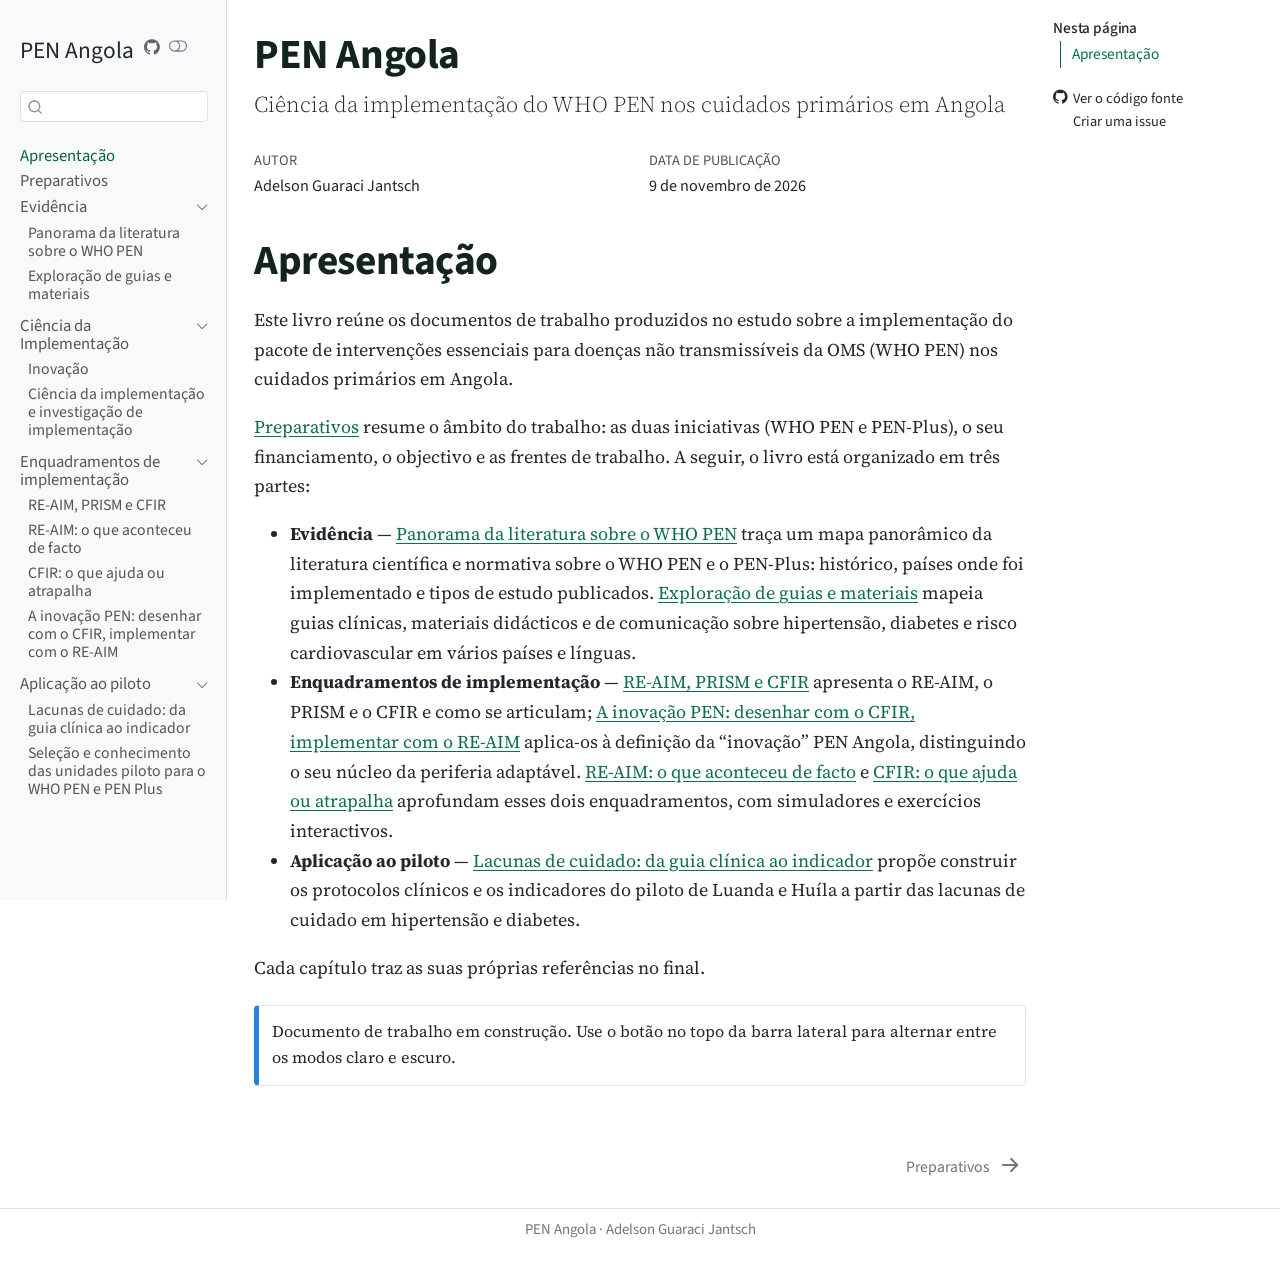
==== commit c8c1a847: "Built site for gh-pages" ====
--- a/index.html
+++ b/index.html
@@ -213,7 +213,7 @@
 </li>
           <li class="sidebar-item">
   <div class="sidebar-item-container"> 
-  <a href="./guiao-unidades-piloto.html" class="sidebar-item-text sidebar-link"><span class="chapter-title">Guião para a selecção e conhecimento das unidades piloto</span></a>
+  <a href="./guiao-unidades-piloto.html" class="sidebar-item-text sidebar-link"><span class="chapter-title">Seleção e conhecimento das unidades piloto para o WHO PEN e PEN Plus</span></a>
   </div>
 </li>
       </ul>
